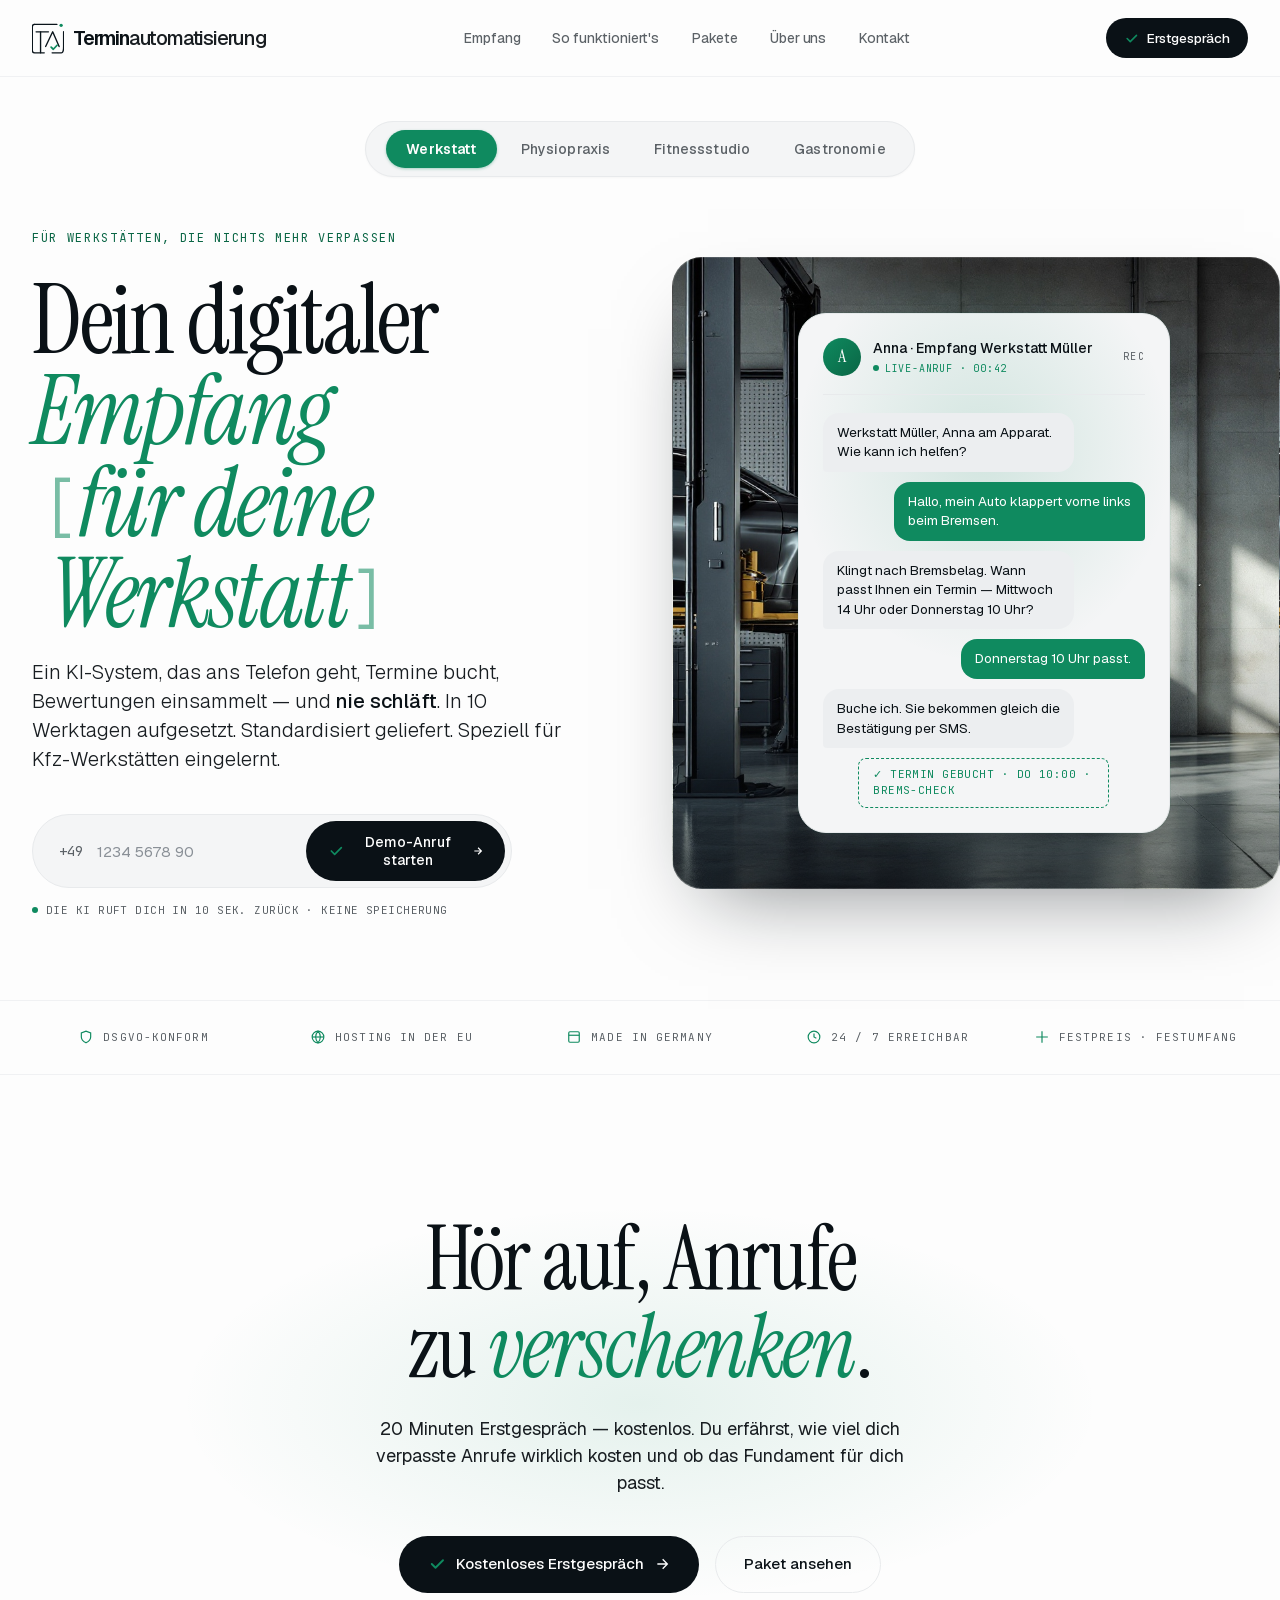
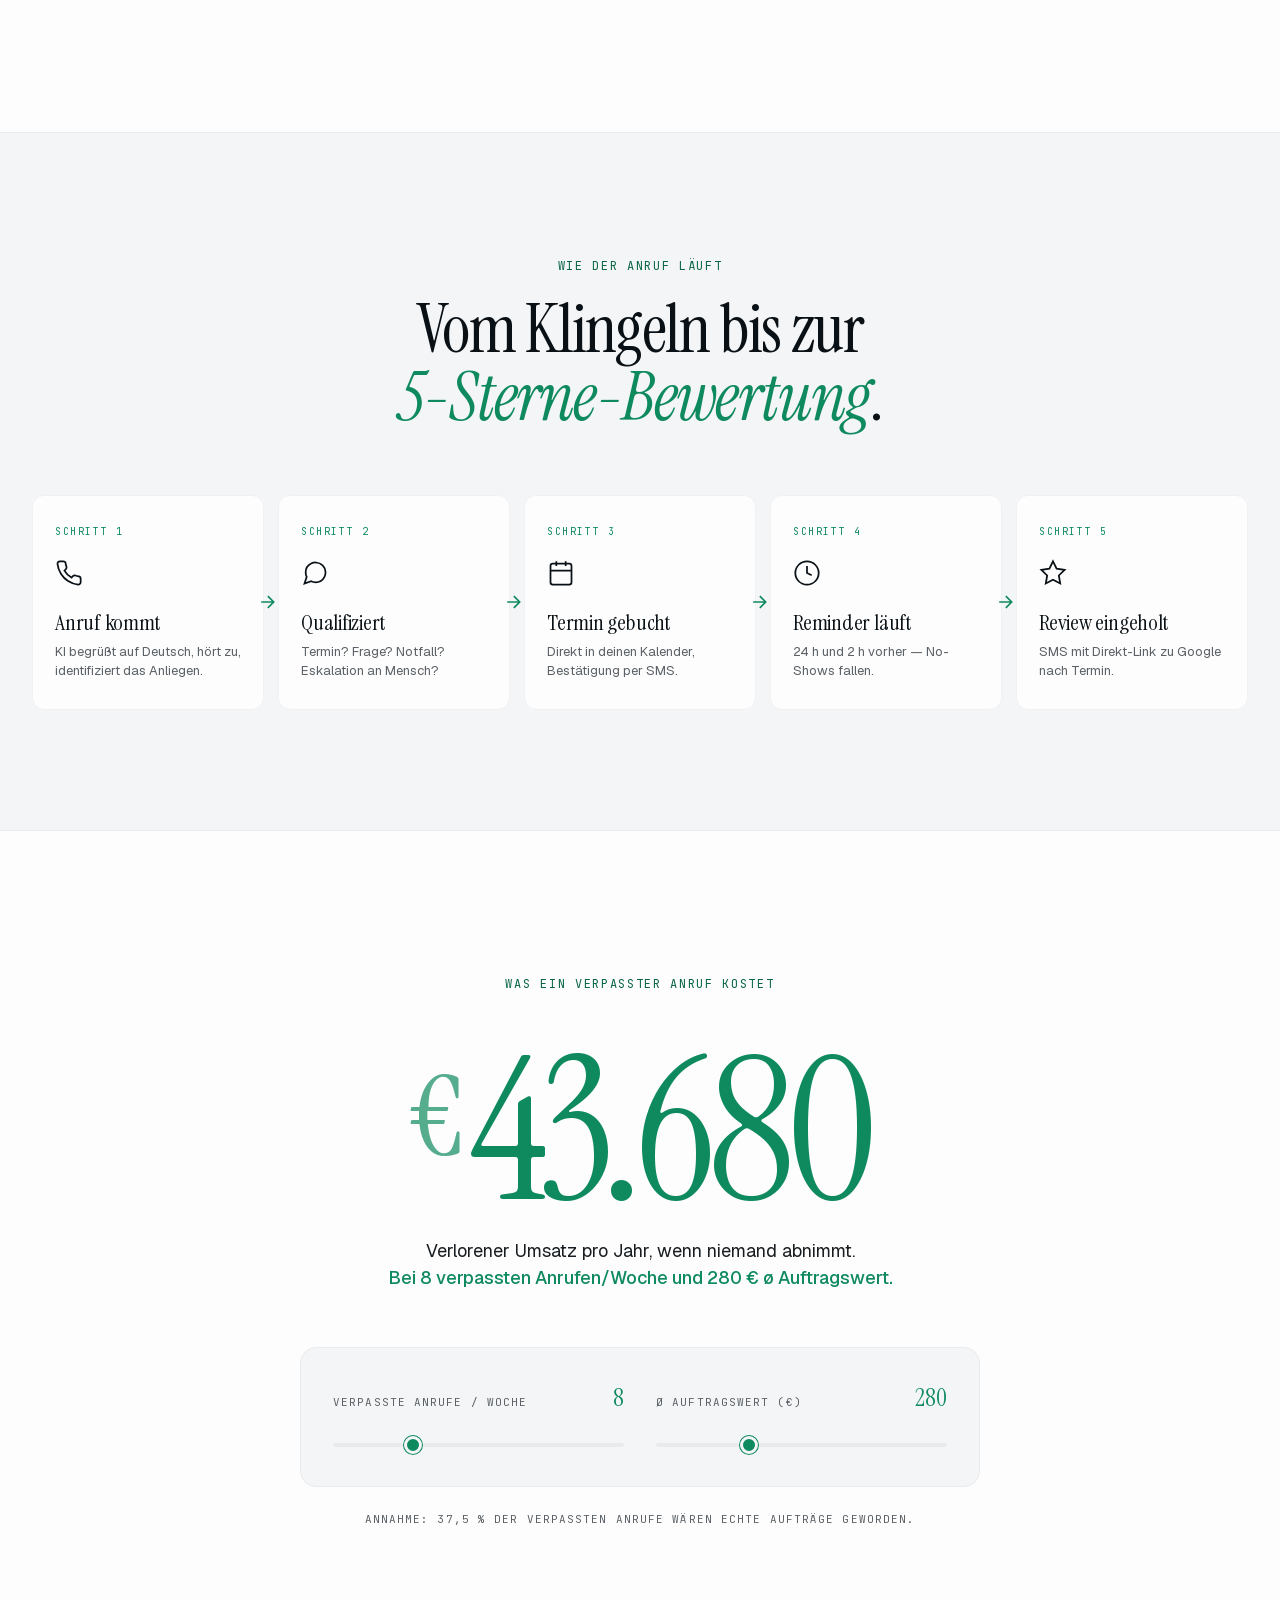
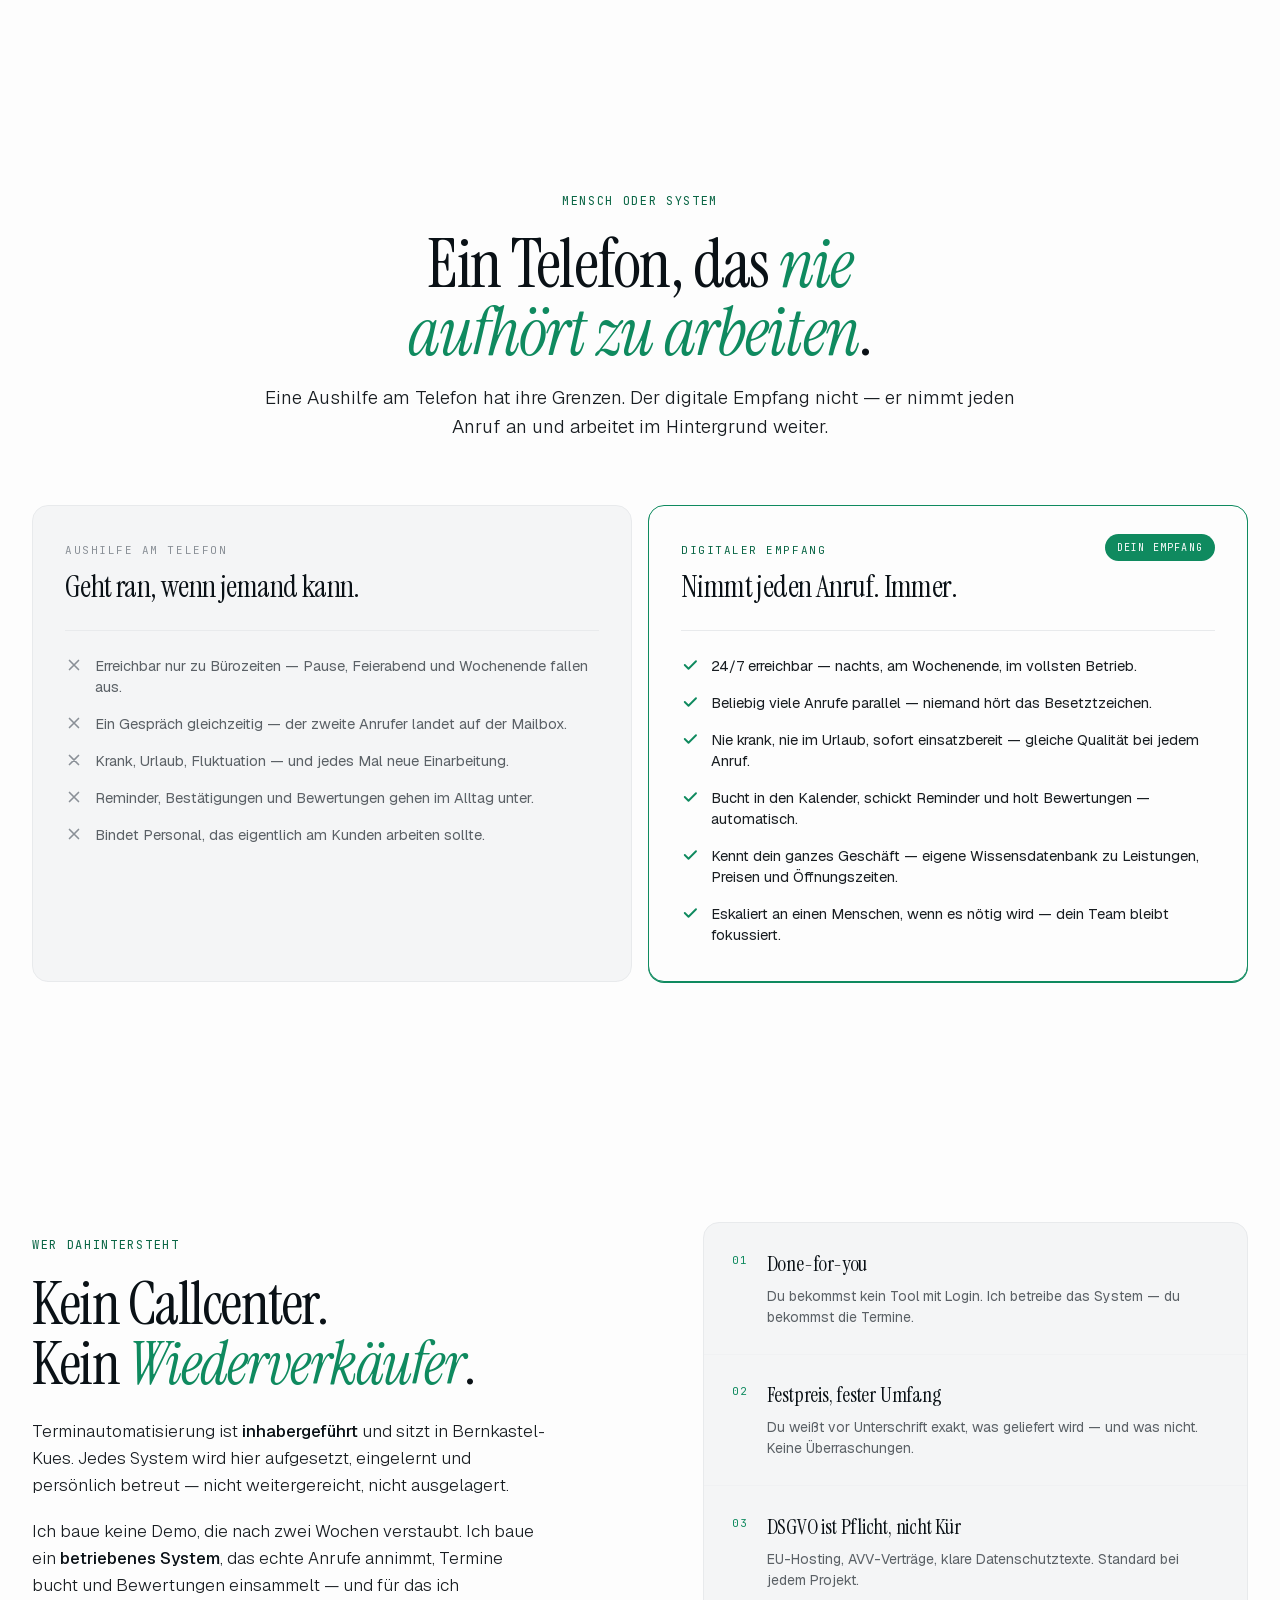
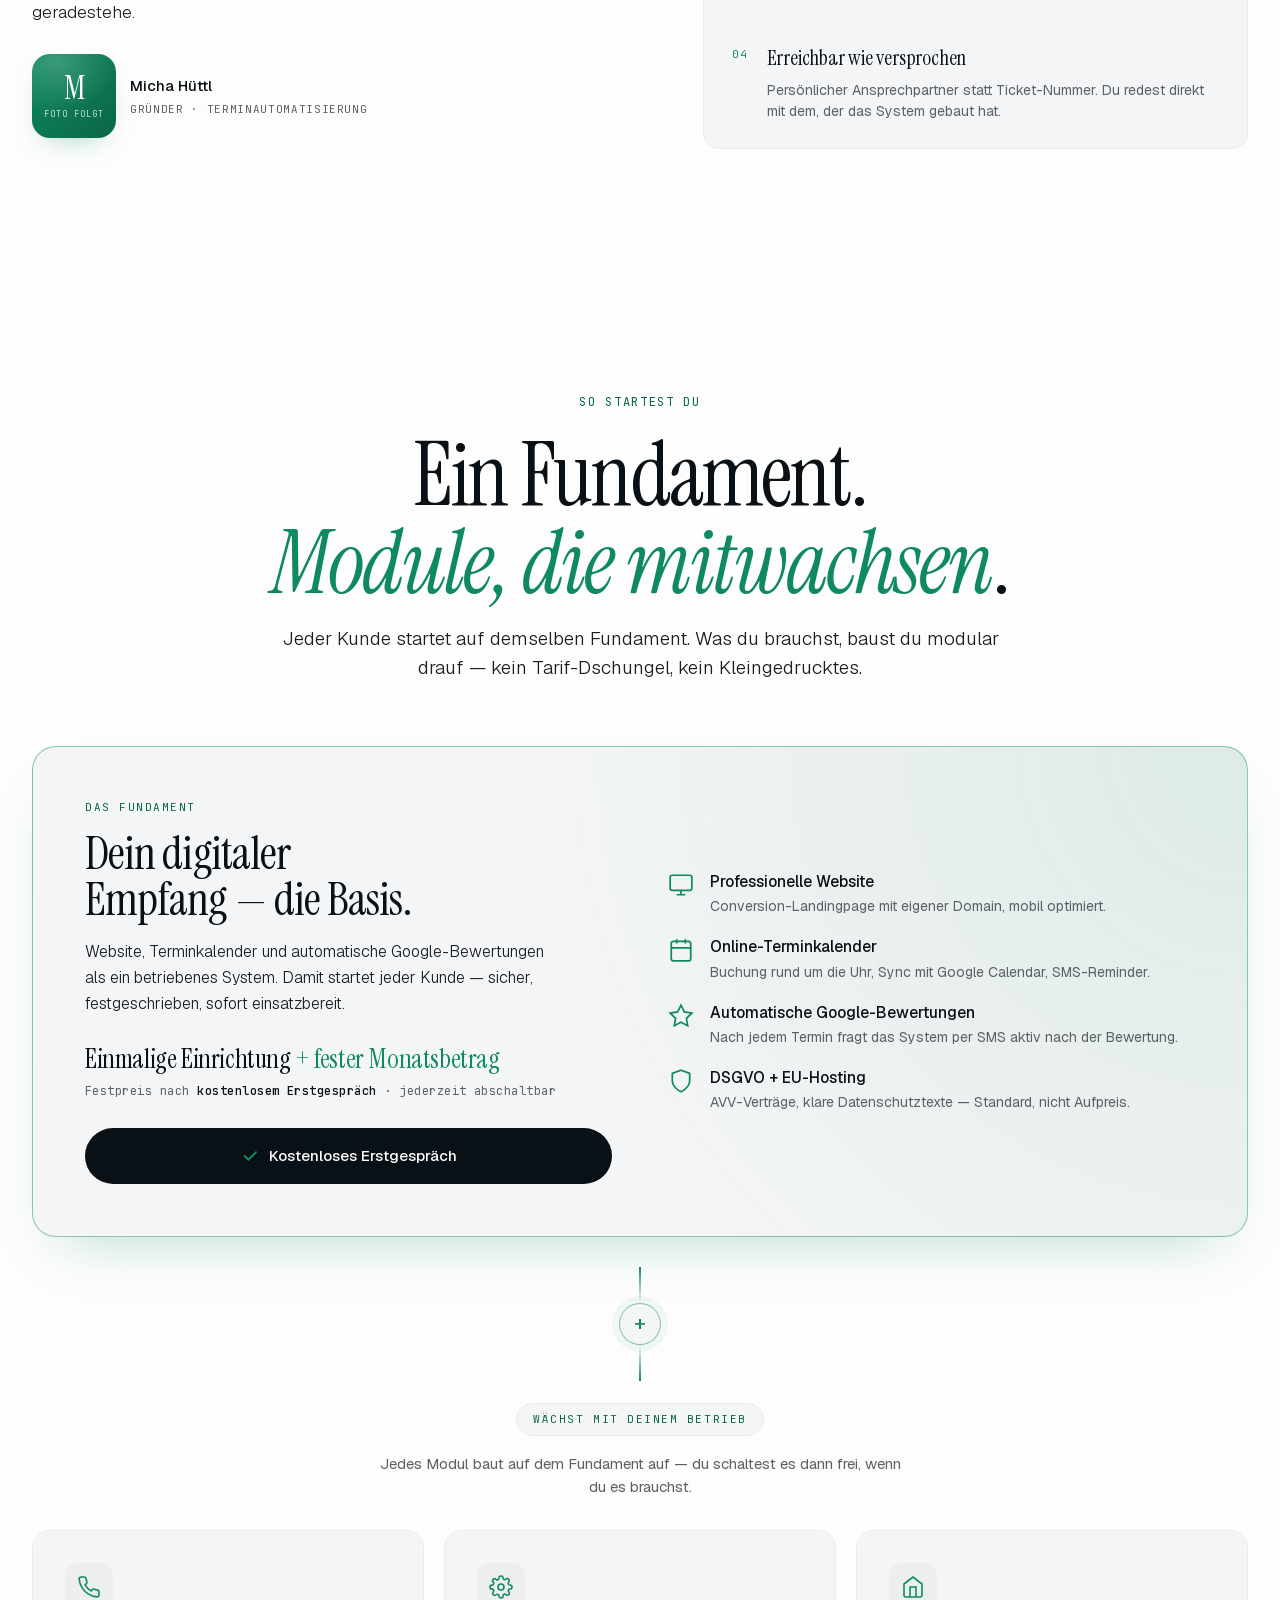
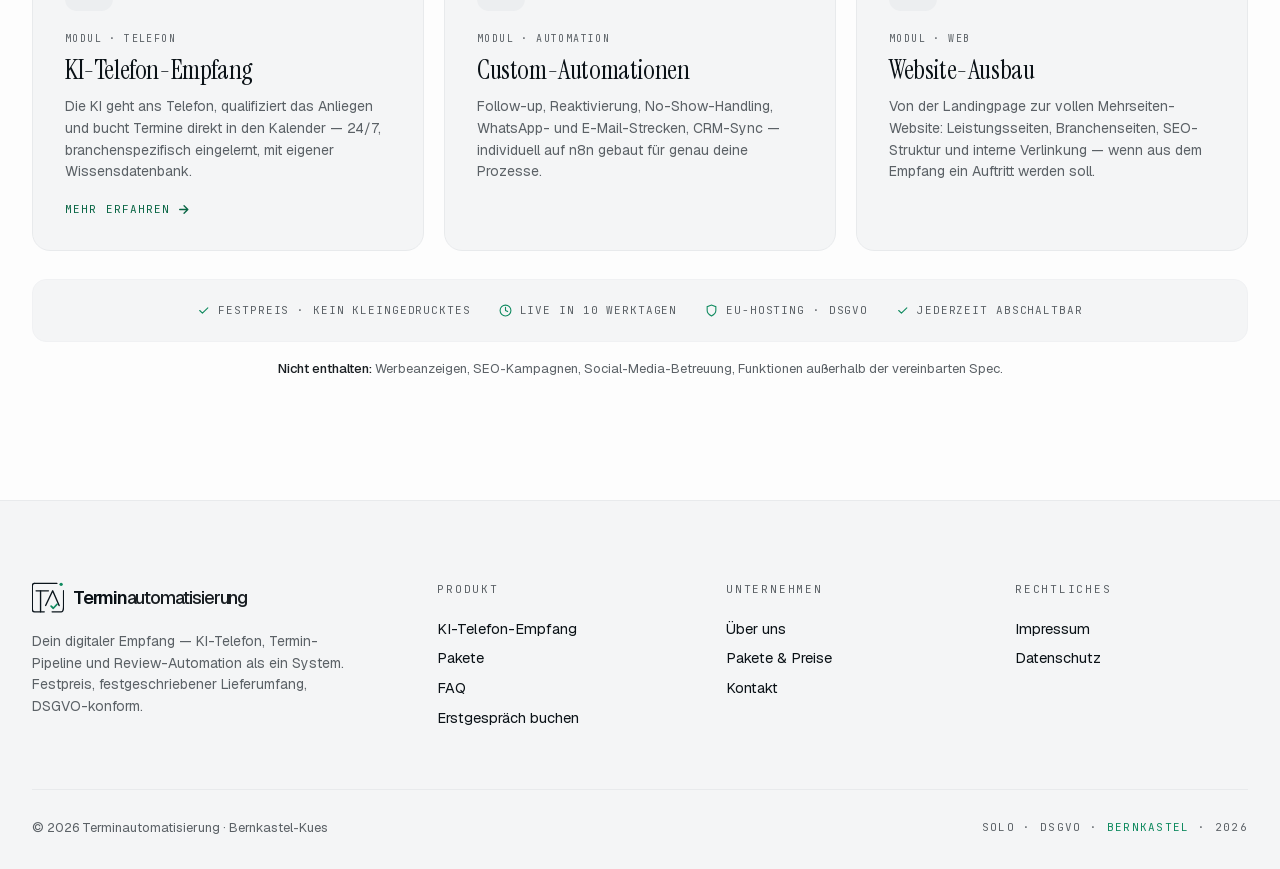
==== index.html @ 15be02ee "Deploy static Terminautomatisierung website" ====
<!DOCTYPE html>
<html lang="de">
<head>
<meta charset="UTF-8" />
<meta name="viewport" content="width=device-width, initial-scale=1.0" />
<title>Dein digitaler Empfang — KI-Telefonie für lokale Dienstleister</title>
<link rel="stylesheet" href="styles.css" />
</head>
<body>

<!-- NAV -->
<nav>
  <div class="container inner">
    <a href="#empfang" class="logo" aria-label="Terminautomatisierung Startseite">
      <svg class="logo-icon" viewBox="0 0 512 512" aria-hidden="true">
        <g fill="none" stroke="#0A141B" stroke-width="22" stroke-linecap="round" stroke-linejoin="round">
          <path d="M40 38 H398"/>
          <path d="M42 38 C20 38 5 54 5 76 V455 C5 477 21 493 43 493 H196"/>
          <path d="M506 156 V390 C506 472 488 493 468 493 H322"/>
          <path d="M66 157 H263"/>
          <path d="M137 157 V492"/>
          <path d="M218 392 L331 157 L434 392"/>
        </g>
        <circle cx="466" cy="53" r="27" fill="#0F8A5F"/>
        <path d="M306 402 L341 436 L401 372" fill="none" stroke="#0F8A5F" stroke-width="28" stroke-linecap="round" stroke-linejoin="round"/>
      </svg>
      <span class="wordmark"><span class="brand-strong">Termin</span><span class="brand-light">automatisierung</span></span>
    </a>

    <div class="nav-links">
      <a href="#empfang">Empfang</a>
      <a href="#ablauf">So funktioniert's</a>
      <a href="#preis">Pakete</a>
      <a href="#ueber-uns">Über uns</a>
      <a href="#kontakt">Kontakt</a>
    </div>

    <div class="nav-right">
      <a href="#preis" class="nav-cta">
        <svg class="check" viewBox="0 0 24 24" fill="none" stroke="currentColor" stroke-width="2.5" stroke-linecap="round" stroke-linejoin="round"><path d="M5 12l5 5L20 7"/></svg>
        Erstgespräch
      </a>
    </div>
  </div>
</nav>

<!-- HERO -->
<header class="hero" id="empfang">
  <div class="container">
    <div class="hero-switcher-wrap">
      <div class="hero-switcher">
        <div class="branchen-switch" role="tablist" aria-label="Branche wählen">
          <button data-branche="werkstatt" class="active">Werkstatt</button>
          <button data-branche="physio">Physiopraxis</button>
          <button data-branche="fitness">Fitnessstudio</button>
          <button data-branche="gastro">Gastronomie</button>
        </div>
      </div>
    </div>
    <div class="hero-grid">
      <div class="hero-left">
        <div class="eyebrow"><span data-text="eyebrow">Für Werkstätten, die nichts mehr verpassen</span></div>
        <h1>Dein digitaler <em>Empfang</em><br><span class="branche" data-text="branche">für deine Werkstatt</span></h1>
        <p class="subline">Ein KI-System, das ans Telefon geht, Termine bucht, Bewertungen einsammelt — und <strong>nie schläft</strong>. In 10 Werktagen aufgesetzt. Standardisiert geliefert. <span data-text="sub-extra">Speziell für Kfz-Werkstätten eingelernt.</span></p>

        <form class="demo-form" onsubmit="event.preventDefault(); alert('Demo-Anruf-Backend wird verkabelt. Hier wirst du in 10 Sek. von der KI zurückgerufen.');">
          <span class="prefix">+49</span>
          <input type="tel" placeholder="1234 5678 90" required />
          <button type="submit">
            <svg class="check" viewBox="0 0 24 24" fill="none" stroke="currentColor" stroke-width="2.5" stroke-linecap="round" stroke-linejoin="round"><path d="M5 12l5 5L20 7"/></svg>
            Demo-Anruf starten
            <svg width="14" height="14" viewBox="0 0 24 24" fill="none" stroke="currentColor" stroke-width="2.5"><path d="M5 12h14M13 5l7 7-7 7"/></svg>
          </button>
        </form>
        <div class="demo-hint">
          <span class="dot"></span>
          DIE KI RUFT DICH IN 10 SEK. ZURÜCK · KEINE SPEICHERUNG
        </div>
      </div>

      <div class="hero-right">
        <div class="branch-visual" id="branchVisual" aria-hidden="true"></div>
        <div class="phone-mockup">
          <div class="phone-header">
            <div class="who">
              <div class="avatar">A</div>
              <div>
                <div class="name" data-text="bot-name">Anna · Empfang</div>
                <div class="status"><span class="dot"></span>LIVE-ANRUF · 00:42</div>
              </div>
            </div>
            <div class="live">REC</div>
          </div>
          <div class="phone-chat" id="phoneChat">
            <!-- gefüllt per JS pro Branche -->
          </div>
        </div>
      </div>
    </div>
  </div>
</header>

<!-- TRUST STRIP -->
<section class="trust-strip" style="padding: 28px 0;">
  <div class="container">
    <div class="trust-grid">
      <div class="trust-item">
        <svg viewBox="0 0 24 24" fill="none" stroke="currentColor" stroke-width="2"><path d="M12 22s8-4 8-10V5l-8-3-8 3v7c0 6 8 10 8 10z"/></svg>
        DSGVO-konform
      </div>
      <div class="trust-item">
        <svg viewBox="0 0 24 24" fill="none" stroke="currentColor" stroke-width="2"><circle cx="12" cy="12" r="10"/><line x1="2" y1="12" x2="22" y2="12"/><path d="M12 2a15.3 15.3 0 0 1 4 10 15.3 15.3 0 0 1-4 10 15.3 15.3 0 0 1-4-10 15.3 15.3 0 0 1 4-10z"/></svg>
        Hosting in der EU
      </div>
      <div class="trust-item">
        <svg viewBox="0 0 24 24" fill="none" stroke="currentColor" stroke-width="2"><rect x="3" y="3" width="18" height="18" rx="2"/><path d="M3 9h18"/></svg>
        Made in Germany
      </div>
      <div class="trust-item">
        <svg viewBox="0 0 24 24" fill="none" stroke="currentColor" stroke-width="2"><circle cx="12" cy="12" r="10"/><polyline points="12 6 12 12 16 14"/></svg>
        24 / 7 erreichbar
      </div>
      <div class="trust-item">
        <svg viewBox="0 0 24 24" fill="none" stroke="currentColor" stroke-width="2"><path d="M12 2v20M2 12h20"/></svg>
        Festpreis · Festumfang
      </div>
    </div>
  </div>
</section>

<!-- FINAL CTA -->
<section class="final-cta">
  <div class="container">
    <h2>Hör auf, Anrufe<br>zu <em>verschenken</em>.</h2>
    <p>20 Minuten Erstgespräch — kostenlos. Du erfährst, wie viel dich verpasste Anrufe wirklich kosten und ob das Fundament für dich passt.</p>
    <div class="cta-row">
      <a href="#kontakt" class="btn btn-primary">
        <svg class="check" viewBox="0 0 24 24" fill="none" stroke="currentColor" stroke-width="2.5" stroke-linecap="round" stroke-linejoin="round"><path d="M5 12l5 5L20 7"/></svg>
        Kostenloses Erstgespräch
        <svg class="arrow" width="16" height="16" viewBox="0 0 24 24" fill="none" stroke="currentColor" stroke-width="2"><path d="M5 12h14M13 5l7 7-7 7"/></svg>
      </a>
      <a href="#preis" class="btn btn-ghost">Paket ansehen</a>
    </div>
  </div>
</section>

<!-- FLOW -->
<section class="flow-section" id="ablauf">
  <div class="container">
    <div class="section-head center">
      <div class="eyebrow">Wie der Anruf läuft</div>
      <h2>Vom Klingeln bis zur<br><em>5-Sterne-Bewertung</em>.</h2>
    </div>

    <div class="flow">
      <div class="step">
        <div class="step-num">SCHRITT 1</div>
        <svg class="step-icon" viewBox="0 0 24 24" fill="none" stroke="currentColor" stroke-width="1.5"><path d="M22 16.92v3a2 2 0 0 1-2.18 2 19.79 19.79 0 0 1-8.63-3.07 19.5 19.5 0 0 1-6-6 19.79 19.79 0 0 1-3.07-8.67A2 2 0 0 1 4.11 2h3a2 2 0 0 1 2 1.72c.127.96.361 1.903.7 2.81a2 2 0 0 1-.45 2.11L8.09 9.91a16 16 0 0 0 6 6l1.27-1.27a2 2 0 0 1 2.11-.45c.907.339 1.85.573 2.81.7A2 2 0 0 1 22 16.92z"/></svg>
        <div class="step-title">Anruf kommt</div>
        <div class="step-desc">KI begrüßt auf Deutsch, hört zu, identifiziert das Anliegen.</div>
        <svg class="arrow-between" width="20" height="20" viewBox="0 0 24 24" fill="none" stroke="currentColor" stroke-width="2"><path d="M5 12h14M13 5l7 7-7 7"/></svg>
      </div>
      <div class="step">
        <div class="step-num">SCHRITT 2</div>
        <svg class="step-icon" viewBox="0 0 24 24" fill="none" stroke="currentColor" stroke-width="1.5"><path d="M21 11.5a8.38 8.38 0 0 1-.9 3.8 8.5 8.5 0 0 1-7.6 4.7 8.38 8.38 0 0 1-3.8-.9L3 21l1.9-5.7a8.38 8.38 0 0 1-.9-3.8 8.5 8.5 0 0 1 4.7-7.6 8.38 8.38 0 0 1 3.8-.9h.5a8.48 8.48 0 0 1 8 8v.5z"/></svg>
        <div class="step-title">Qualifiziert</div>
        <div class="step-desc">Termin? Frage? Notfall? Eskalation an Mensch?</div>
        <svg class="arrow-between" width="20" height="20" viewBox="0 0 24 24" fill="none" stroke="currentColor" stroke-width="2"><path d="M5 12h14M13 5l7 7-7 7"/></svg>
      </div>
      <div class="step">
        <div class="step-num">SCHRITT 3</div>
        <svg class="step-icon" viewBox="0 0 24 24" fill="none" stroke="currentColor" stroke-width="1.5"><rect x="3" y="4" width="18" height="18" rx="2"/><path d="M16 2v4M8 2v4M3 10h18"/></svg>
        <div class="step-title">Termin gebucht</div>
        <div class="step-desc">Direkt in deinen Kalender, Bestätigung per SMS.</div>
        <svg class="arrow-between" width="20" height="20" viewBox="0 0 24 24" fill="none" stroke="currentColor" stroke-width="2"><path d="M5 12h14M13 5l7 7-7 7"/></svg>
      </div>
      <div class="step">
        <div class="step-num">SCHRITT 4</div>
        <svg class="step-icon" viewBox="0 0 24 24" fill="none" stroke="currentColor" stroke-width="1.5"><circle cx="12" cy="12" r="10"/><polyline points="12 6 12 12 16 14"/></svg>
        <div class="step-title">Reminder läuft</div>
        <div class="step-desc">24 h und 2 h vorher — No-Shows fallen.</div>
        <svg class="arrow-between" width="20" height="20" viewBox="0 0 24 24" fill="none" stroke="currentColor" stroke-width="2"><path d="M5 12h14M13 5l7 7-7 7"/></svg>
      </div>
      <div class="step">
        <div class="step-num">SCHRITT 5</div>
        <svg class="step-icon" viewBox="0 0 24 24" fill="none" stroke="currentColor" stroke-width="1.5"><polygon points="12 2 15.09 8.26 22 9.27 17 14.14 18.18 21.02 12 17.77 5.82 21.02 7 14.14 2 9.27 8.91 8.26 12 2"/></svg>
        <div class="step-title">Review eingeholt</div>
        <div class="step-desc">SMS mit Direkt-Link zu Google nach Termin.</div>
      </div>
    </div>
  </div>
</section>

<!-- ROI RECHNER -->
<section class="roi-section">
  <div class="container roi-wrap">
    <div class="eyebrow" style="margin-bottom: 24px;">Was ein verpasster Anruf kostet</div>
    <div class="roi-number"><span class="euro">€</span><span id="roiOutput">43.680</span></div>
    <p class="roi-caption">
      Verlorener Umsatz pro Jahr, wenn niemand abnimmt. <br><span class="accent" id="roiContext">Bei 8 verpassten Anrufen/Woche und 280 € ø Auftragswert.</span>
    </p>

    <div class="roi-controls">
      <div class="roi-control">
        <div class="label">
          <span class="name">Verpasste Anrufe / Woche</span>
          <span class="value" id="callsLabel">8</span>
        </div>
        <input type="range" id="callsSlider" min="2" max="25" value="8" />
      </div>
      <div class="roi-control">
        <div class="label">
          <span class="name">Ø Auftragswert (€)</span>
          <span class="value" id="valueLabel">280</span>
        </div>
        <input type="range" id="valueSlider" min="50" max="800" value="280" step="10" />
      </div>
    </div>
    <p style="margin-top: 24px; font-family: 'JetBrains Mono', monospace; font-size: 11px; color: var(--fg-dim); letter-spacing: 0.1em;">
      ANNAHME: 37,5 % DER VERPASSTEN ANRUFE WÄREN ECHTE AUFTRÄGE GEWORDEN.
    </p>
  </div>
</section>

<!-- VERGLEICH -->
<section>
  <div class="container">
    <div class="section-head center">
      <div class="eyebrow">Mensch oder System</div>
      <h2>Ein Telefon, das <em>nie aufhört zu arbeiten</em>.</h2>
      <p>Eine Aushilfe am Telefon hat ihre Grenzen. Der digitale Empfang nicht — er nimmt jeden Anruf an und arbeitet im Hintergrund weiter.</p>
    </div>

    <div class="vs-grid">
      <div class="vs-col old">
        <div class="vs-tag">Aushilfe am Telefon</div>
        <h3>Geht ran, wenn jemand kann.</h3>
        <ul class="vs-list">
          <li><svg viewBox="0 0 24 24" fill="none" stroke="currentColor" stroke-width="2.2" stroke-linecap="round"><path d="M6 6l12 12M18 6L6 18"/></svg> Erreichbar nur zu Bürozeiten — Pause, Feierabend und Wochenende fallen aus.</li>
          <li><svg viewBox="0 0 24 24" fill="none" stroke="currentColor" stroke-width="2.2" stroke-linecap="round"><path d="M6 6l12 12M18 6L6 18"/></svg> Ein Gespräch gleichzeitig — der zweite Anrufer landet auf der Mailbox.</li>
          <li><svg viewBox="0 0 24 24" fill="none" stroke="currentColor" stroke-width="2.2" stroke-linecap="round"><path d="M6 6l12 12M18 6L6 18"/></svg> Krank, Urlaub, Fluktuation — und jedes Mal neue Einarbeitung.</li>
          <li><svg viewBox="0 0 24 24" fill="none" stroke="currentColor" stroke-width="2.2" stroke-linecap="round"><path d="M6 6l12 12M18 6L6 18"/></svg> Reminder, Bestätigungen und Bewertungen gehen im Alltag unter.</li>
          <li><svg viewBox="0 0 24 24" fill="none" stroke="currentColor" stroke-width="2.2" stroke-linecap="round"><path d="M6 6l12 12M18 6L6 18"/></svg> Bindet Personal, das eigentlich am Kunden arbeiten sollte.</li>
        </ul>
      </div>

      <div class="vs-col new">
        <div class="vs-badge">Dein Empfang</div>
        <div class="vs-tag">Digitaler Empfang</div>
        <h3>Nimmt jeden Anruf. Immer.</h3>
        <ul class="vs-list">
          <li><svg viewBox="0 0 24 24" fill="none" stroke="currentColor" stroke-width="2.5" stroke-linecap="round" stroke-linejoin="round"><path d="M5 12l5 5L20 7"/></svg> 24/7 erreichbar — nachts, am Wochenende, im vollsten Betrieb.</li>
          <li><svg viewBox="0 0 24 24" fill="none" stroke="currentColor" stroke-width="2.5" stroke-linecap="round" stroke-linejoin="round"><path d="M5 12l5 5L20 7"/></svg> Beliebig viele Anrufe parallel — niemand hört das Besetztzeichen.</li>
          <li><svg viewBox="0 0 24 24" fill="none" stroke="currentColor" stroke-width="2.5" stroke-linecap="round" stroke-linejoin="round"><path d="M5 12l5 5L20 7"/></svg> Nie krank, nie im Urlaub, sofort einsatzbereit — gleiche Qualität bei jedem Anruf.</li>
          <li><svg viewBox="0 0 24 24" fill="none" stroke="currentColor" stroke-width="2.5" stroke-linecap="round" stroke-linejoin="round"><path d="M5 12l5 5L20 7"/></svg> Bucht in den Kalender, schickt Reminder und holt Bewertungen — automatisch.</li>
          <li><svg viewBox="0 0 24 24" fill="none" stroke="currentColor" stroke-width="2.5" stroke-linecap="round" stroke-linejoin="round"><path d="M5 12l5 5L20 7"/></svg> Kennt dein ganzes Geschäft — eigene Wissensdatenbank zu Leistungen, Preisen und Öffnungszeiten.</li>
          <li><svg viewBox="0 0 24 24" fill="none" stroke="currentColor" stroke-width="2.5" stroke-linecap="round" stroke-linejoin="round"><path d="M5 12l5 5L20 7"/></svg> Eskaliert an einen Menschen, wenn es nötig wird — dein Team bleibt fokussiert.</li>
        </ul>
      </div>
    </div>
  </div>
</section>

<!-- ÜBER UNS -->
<section id="ueber-uns">
  <div class="container">
    <div class="about-grid">
      <div class="about-left">
        <div class="eyebrow">Wer dahintersteht</div>
        <h2>Kein Callcenter.<br>Kein <em>Wiederverkäufer</em>.</h2>
        <p>Terminautomatisierung ist <strong>inhabergeführt</strong> und sitzt in Bernkastel-Kues. Jedes System wird hier aufgesetzt, eingelernt und persönlich betreut — nicht weitergereicht, nicht ausgelagert.</p>
        <p>Ich baue keine Demo, die nach zwei Wochen verstaubt. Ich baue ein <strong>betriebenes System</strong>, das echte Anrufe annimmt, Termine bucht und Bewertungen einsammelt — und für das ich geradestehe.</p>
        <div class="signature">
          <div class="founder-photo" role="img" aria-label="Foto Micha Hüttl folgt">
            <span class="fp-initial">M</span>
            <span class="fp-note">Foto folgt</span>
          </div>
          <div class="who">
            <div class="nm">Micha Hüttl</div>
            <div class="rl">GRÜNDER · TERMINAUTOMATISIERUNG</div>
          </div>
        </div>
      </div>

      <div class="about-principles">
        <div class="about-principle">
          <div class="pn">01</div>
          <div>
            <h4>Done-for-you</h4>
            <p>Du bekommst kein Tool mit Login. Ich betreibe das System — du bekommst die Termine.</p>
          </div>
        </div>
        <div class="about-principle">
          <div class="pn">02</div>
          <div>
            <h4>Festpreis, fester Umfang</h4>
            <p>Du weißt vor Unterschrift exakt, was geliefert wird — und was nicht. Keine Überraschungen.</p>
          </div>
        </div>
        <div class="about-principle">
          <div class="pn">03</div>
          <div>
            <h4>DSGVO ist Pflicht, nicht Kür</h4>
            <p>EU-Hosting, AVV-Verträge, klare Datenschutztexte. Standard bei jedem Projekt.</p>
          </div>
        </div>
        <div class="about-principle">
          <div class="pn">04</div>
          <div>
            <h4>Erreichbar wie versprochen</h4>
            <p>Persönlicher Ansprechpartner statt Ticket-Nummer. Du redest direkt mit dem, der das System gebaut hat.</p>
          </div>
        </div>
      </div>
    </div>
  </div>
</section>

<!-- PAKETE -->
<section id="preis">
  <div class="container">
    <div class="section-head center" data-reveal>
      <div class="eyebrow">So startest du</div>
      <h2>Ein Fundament.<br><em>Module, die mitwachsen</em>.</h2>
      <p>Jeder Kunde startet auf demselben Fundament. Was du brauchst, baust du modular drauf — kein Tarif-Dschungel, kein Kleingedrucktes.</p>
    </div>

    <!-- FUNDAMENT -->
    <div class="fundament" data-reveal="scale">
      <div class="fund-left">
        <div class="fund-tag">Das Fundament</div>
        <h3>Dein digitaler Empfang — die Basis.</h3>
        <p class="fund-sub">Website, Terminkalender und automatische Google-Bewertungen als ein betriebenes System. Damit startet jeder Kunde — sicher, festgeschrieben, sofort einsatzbereit.</p>
        <div class="fund-price">
          <div class="pkg-anchor">Einmalige Einrichtung <span class="accent">+ fester Monatsbetrag</span></div>
          <div class="pkg-setup">Festpreis nach <strong>kostenlosem Erstgespräch</strong> · jederzeit abschaltbar</div>
        </div>
        <a href="#kontakt" class="btn btn-primary">
          <svg class="check" viewBox="0 0 24 24" fill="none" stroke="currentColor" stroke-width="2.5" stroke-linecap="round" stroke-linejoin="round"><path d="M5 12l5 5L20 7"/></svg>
          Kostenloses Erstgespräch
        </a>
      </div>
      <ul class="fund-feats">
        <li>
          <svg viewBox="0 0 24 24" fill="none" stroke="currentColor" stroke-width="1.6"><rect x="2" y="3" width="20" height="14" rx="2"/><path d="M8 21h8M12 17v4"/></svg>
          <div><strong>Professionelle Website</strong><span>Conversion-Landingpage mit eigener Domain, mobil optimiert.</span></div>
        </li>
        <li>
          <svg viewBox="0 0 24 24" fill="none" stroke="currentColor" stroke-width="1.6"><rect x="3" y="4" width="18" height="18" rx="2"/><path d="M16 2v4M8 2v4M3 10h18"/></svg>
          <div><strong>Online-Terminkalender</strong><span>Buchung rund um die Uhr, Sync mit Google Calendar, SMS-Reminder.</span></div>
        </li>
        <li>
          <svg viewBox="0 0 24 24" fill="none" stroke="currentColor" stroke-width="1.6"><polygon points="12 2 15.09 8.26 22 9.27 17 14.14 18.18 21.02 12 17.77 5.82 21.02 7 14.14 2 9.27 8.91 8.26 12 2"/></svg>
          <div><strong>Automatische Google-Bewertungen</strong><span>Nach jedem Termin fragt das System per SMS aktiv nach der Bewertung.</span></div>
        </li>
        <li>
          <svg viewBox="0 0 24 24" fill="none" stroke="currentColor" stroke-width="1.6"><path d="M12 22s8-4 8-10V5l-8-3-8 3v7c0 6 8 10 8 10z"/></svg>
          <div><strong>DSGVO + EU-Hosting</strong><span>AVV-Verträge, klare Datenschutztexte — Standard, nicht Aufpreis.</span></div>
        </li>
      </ul>
    </div>

    <!-- CONNECTOR -->
    <div class="fund-connector" data-reveal="scale" aria-hidden="true">
      <span class="fc-line"></span>
      <span class="fc-node">+</span>
      <span class="fc-line"></span>
    </div>

    <!-- MODULE -->
    <div class="modules-head" data-reveal>
      <span class="modules-label">Wächst mit deinem Betrieb</span>
      <p>Jedes Modul baut auf dem Fundament auf — du schaltest es dann frei, wenn du es brauchst.</p>
    </div>
    <div class="modules">
      <div class="module" data-reveal>
        <div class="module-icon">
          <svg viewBox="0 0 24 24" fill="none" stroke="currentColor" stroke-width="1.6"><path d="M22 16.92v3a2 2 0 0 1-2.18 2 19.79 19.79 0 0 1-8.63-3.07 19.5 19.5 0 0 1-6-6 19.79 19.79 0 0 1-3.07-8.67A2 2 0 0 1 4.11 2h3a2 2 0 0 1 2 1.72c.127.96.361 1.903.7 2.81a2 2 0 0 1-.45 2.11L8.09 9.91a16 16 0 0 0 6 6l1.27-1.27a2 2 0 0 1 2.11-.45c.907.339 1.85.573 2.81.7A2 2 0 0 1 22 16.92z"/></svg>
        </div>
        <div class="module-name">Modul · Telefon</div>
        <h4>KI-Telefon-Empfang</h4>
        <p>Die KI geht ans Telefon, qualifiziert das Anliegen und bucht Termine direkt in den Kalender — 24/7, branchenspezifisch eingelernt, mit eigener Wissensdatenbank.</p>
        <a href="ki-telefon.html" class="module-link">Mehr erfahren
          <svg viewBox="0 0 24 24" fill="none" stroke="currentColor" stroke-width="2.5" stroke-linecap="round" stroke-linejoin="round"><path d="M5 12h14M13 5l7 7-7 7"/></svg>
        </a>
      </div>
      <div class="module" data-reveal>
        <div class="module-icon">
          <svg viewBox="0 0 24 24" fill="none" stroke="currentColor" stroke-width="1.6"><circle cx="12" cy="12" r="3"/><path d="M19.4 15a1.65 1.65 0 0 0 .33 1.82l.06.06a2 2 0 1 1-2.83 2.83l-.06-.06a1.65 1.65 0 0 0-1.82-.33 1.65 1.65 0 0 0-1 1.51V21a2 2 0 0 1-4 0v-.09A1.65 1.65 0 0 0 9 19.4a1.65 1.65 0 0 0-1.82.33l-.06.06a2 2 0 1 1-2.83-2.83l.06-.06a1.65 1.65 0 0 0 .33-1.82 1.65 1.65 0 0 0-1.51-1H3a2 2 0 0 1 0-4h.09A1.65 1.65 0 0 0 4.6 9a1.65 1.65 0 0 0-.33-1.82l-.06-.06a2 2 0 1 1 2.83-2.83l.06.06a1.65 1.65 0 0 0 1.82.33H9a1.65 1.65 0 0 0 1-1.51V3a2 2 0 0 1 4 0v.09a1.65 1.65 0 0 0 1 1.51 1.65 1.65 0 0 0 1.82-.33l.06-.06a2 2 0 1 1 2.83 2.83l-.06.06a1.65 1.65 0 0 0-.33 1.82V9a1.65 1.65 0 0 0 1.51 1H21a2 2 0 0 1 0 4h-.09a1.65 1.65 0 0 0-1.51 1z"/></svg>
        </div>
        <div class="module-name">Modul · Automation</div>
        <h4>Custom-Automationen</h4>
        <p>Follow-up, Reaktivierung, No-Show-Handling, WhatsApp- und E-Mail-Strecken, CRM-Sync — individuell auf n8n gebaut für genau deine Prozesse.</p>
      </div>
      <div class="module" data-reveal>
        <div class="module-icon">
          <svg viewBox="0 0 24 24" fill="none" stroke="currentColor" stroke-width="1.6"><path d="M3 9l9-7 9 7v11a2 2 0 0 1-2 2H5a2 2 0 0 1-2-2z"/><path d="M9 22V12h6v10"/></svg>
        </div>
        <div class="module-name">Modul · Web</div>
        <h4>Website-Ausbau</h4>
        <p>Von der Landingpage zur vollen Mehrseiten-Website: Leistungsseiten, Branchenseiten, SEO-Struktur und interne Verlinkung — wenn aus dem Empfang ein Auftritt werden soll.</p>
      </div>
    </div>

    <div class="pkg-note" data-reveal>
      <span class="item"><svg viewBox="0 0 24 24" fill="none" stroke="currentColor" stroke-width="2" stroke-linecap="round" stroke-linejoin="round"><path d="M5 12l5 5L20 7"/></svg> Festpreis · kein Kleingedrucktes</span>
      <span class="item"><svg viewBox="0 0 24 24" fill="none" stroke="currentColor" stroke-width="2" stroke-linecap="round" stroke-linejoin="round"><circle cx="12" cy="12" r="10"/><polyline points="12 6 12 12 16 14"/></svg> Live in 10 Werktagen</span>
      <span class="item"><svg viewBox="0 0 24 24" fill="none" stroke="currentColor" stroke-width="2"><path d="M12 22s8-4 8-10V5l-8-3-8 3v7c0 6 8 10 8 10z"/></svg> EU-Hosting · DSGVO</span>
      <span class="item"><svg viewBox="0 0 24 24" fill="none" stroke="currentColor" stroke-width="2" stroke-linecap="round" stroke-linejoin="round"><path d="M5 12l5 5L20 7"/></svg> Jederzeit abschaltbar</span>
    </div>
    <p class="pkg-excl"><strong>Nicht enthalten:</strong> Werbeanzeigen, SEO-Kampagnen, Social-Media-Betreuung, Funktionen außerhalb der vereinbarten Spec.</p>
  </div>
</section>

<!-- FOOTER -->
<footer id="kontakt">
  <div class="container">
    <div class="top">
      <div class="brand">
        <a href="#" class="logo" aria-label="Terminautomatisierung Startseite">
          <svg class="logo-icon" viewBox="0 0 512 512" aria-hidden="true">
            <g fill="none" stroke="#0A141B" stroke-width="22" stroke-linecap="round" stroke-linejoin="round">
              <path d="M40 38 H398"/>
              <path d="M42 38 C20 38 5 54 5 76 V455 C5 477 21 493 43 493 H196"/>
              <path d="M506 156 V390 C506 472 488 493 468 493 H322"/>
              <path d="M66 157 H263"/>
              <path d="M137 157 V492"/>
              <path d="M218 392 L331 157 L434 392"/>
            </g>
            <circle cx="466" cy="53" r="27" fill="#0F8A5F"/>
            <path d="M306 402 L341 436 L401 372" fill="none" stroke="#0F8A5F" stroke-width="28" stroke-linecap="round" stroke-linejoin="round"/>
          </svg>
          <span class="wordmark"><span class="brand-strong">Termin</span><span class="brand-light">automatisierung</span></span>
        </a>
        <p>Dein digitaler Empfang — KI-Telefon, Termin-Pipeline und Review-Automation als ein System. Festpreis, festgeschriebener Lieferumfang, DSGVO-konform.</p>
      </div>
      <div class="col">
        <h4>Produkt</h4>
        <a href="ki-telefon.html">KI-Telefon-Empfang</a>
        <a href="#preis">Pakete</a>
        <a href="#">FAQ</a>
        <a href="#kontakt">Erstgespräch buchen</a>
      </div>
      <div class="col">
        <h4>Unternehmen</h4>
        <a href="#ueber-uns">Über uns</a>
        <a href="#preis">Pakete &amp; Preise</a>
        <a href="mailto:info@terminautomatisierung.de">Kontakt</a>
      </div>
      <div class="col">
        <h4>Rechtliches</h4>
        <a href="impressum.html">Impressum</a>
        <a href="datenschutz.html">Datenschutz</a>
      </div>
    </div>
    <div class="row">
      <div class="copy">© 2026 Terminautomatisierung · Bernkastel-Kues</div>
      <div class="meta">SOLO · DSGVO · <span>BERNKASTEL</span> · 2026</div>
    </div>
  </div>
</footer>

<script>
  const branchen = {
    werkstatt: {
      label: 'Werkstatt',
      visualLabel: 'Werkstatt',
      img: 'assets/branchen/werkstatt.jpg',
      eyebrow: 'Für Werkstätten, die nichts mehr verpassen',
      branche: 'für deine Werkstatt',
      subExtra: 'Speziell für Kfz-Werkstätten eingelernt.',
      botName: 'Anna · Empfang Werkstatt Müller',
      defaultCalls: 8,
      defaultValue: 280,
      chat: [
        { type: 'bot', text: 'Werkstatt Müller, Anna am Apparat. Wie kann ich helfen?' },
        { type: 'caller', text: 'Hallo, mein Auto klappert vorne links beim Bremsen.' },
        { type: 'bot', text: 'Klingt nach Bremsbelag. Wann passt Ihnen ein Termin — Mittwoch 14 Uhr oder Donnerstag 10 Uhr?' },
        { type: 'caller', text: 'Donnerstag 10 Uhr passt.' },
        { type: 'bot', text: 'Buche ich. Sie bekommen gleich die Bestätigung per SMS.' },
        { type: 'system', text: '✓ TERMIN GEBUCHT · DO 10:00 · BREMS-CHECK' }
      ]
    },
    physio: {
      label: 'Physiopraxis',
      visualLabel: 'Physiopraxis',
      img: 'assets/branchen/physio.jpg',
      eyebrow: 'Für Praxen, die keine Patienten mehr verlieren',
      branche: 'für deine Physiopraxis',
      subExtra: 'Speziell für Physio-Praxen eingelernt.',
      botName: 'Lisa · Empfang Physio am Markt',
      defaultCalls: 12,
      defaultValue: 220,
      chat: [
        { type: 'bot', text: 'Physio am Markt, Lisa am Apparat. Was kann ich für Sie tun?' },
        { type: 'caller', text: 'Ich bräuchte einen Termin für meinen Rücken.' },
        { type: 'bot', text: 'Gern. Erstbehandlung oder Folgetermin?' },
        { type: 'caller', text: 'Erstbehandlung — ich war noch nie da.' },
        { type: 'bot', text: 'Freitag 11 Uhr oder Montag 9 Uhr — was passt besser?' },
        { type: 'system', text: '✓ TERMIN GEBUCHT · FR 11:00 · ERSTBEHANDLUNG' }
      ]
    },
    fitness: {
      label: 'Fitnessstudio',
      visualLabel: 'Fitnessstudio',
      img: 'assets/branchen/fitness.jpg',
      eyebrow: 'Für Studios, die jeden Probetraining-Anruf brauchen',
      branche: 'für dein Studio',
      subExtra: 'Speziell für Fitnessstudios eingelernt.',
      botName: 'Tom · Empfang Falcon Gym',
      defaultCalls: 14,
      defaultValue: 720,
      chat: [
        { type: 'bot', text: 'Falcon Gym, Tom am Apparat. Wie kann ich helfen?' },
        { type: 'caller', text: 'Ich würde gern ein Probetraining buchen.' },
        { type: 'bot', text: 'Gern. Schon Erfahrung im Studio oder ganz neu?' },
        { type: 'caller', text: 'Ganz neu. Möchte einfach mal reinschnuppern.' },
        { type: 'bot', text: 'Mittwoch 18 Uhr oder Samstag 10 Uhr — was passt?' },
        { type: 'system', text: '✓ PROBETRAINING GEBUCHT · MI 18:00 · ONBOARDING' }
      ]
    },
    gastro: {
      label: 'Gastronomie',
      visualLabel: 'Gastronomie',
      img: 'assets/branchen/gastro.jpg',
      eyebrow: 'Für Restaurants, die keinen Tisch mehr liegen lassen',
      branche: 'für dein Restaurant',
      subExtra: 'Speziell für Restaurants eingelernt.',
      botName: 'Sofia · Empfang Trattoria Romana',
      defaultCalls: 22,
      defaultValue: 95,
      chat: [
        { type: 'bot', text: 'Trattoria Romana, Sofia am Apparat. Buona sera!' },
        { type: 'caller', text: 'Hätten Sie heute Abend einen Tisch für vier?' },
        { type: 'bot', text: 'Gern — 19 Uhr oder 20:30 Uhr?' },
        { type: 'caller', text: '20:30 wäre perfekt.' },
        { type: 'bot', text: 'Buche ich. Sie bekommen gleich die Bestätigung per SMS.' },
        { type: 'system', text: '✓ TISCH GEBUCHT · HEUTE 20:30 · 4 PERSONEN' }
      ]
    }
  };

  function renderChat(key) {
    const data = branchen[key];
    const chat = document.getElementById('phoneChat');
    chat.innerHTML = '';
    data.chat.forEach((b, i) => {
      const div = document.createElement('div');
      div.className = 'bubble ' + b.type;
      div.style.animationDelay = (0.3 + i * 1.1) + 's';
      div.textContent = b.text;
      chat.appendChild(div);
    });
  }

  function setBranche(key) {
    const data = branchen[key];
    document.querySelectorAll('[data-text="eyebrow"]').forEach(el => el.textContent = data.eyebrow);
    document.querySelectorAll('[data-text="branche"]').forEach(el => el.textContent = data.branche);
    document.querySelectorAll('[data-text="sub-extra"]').forEach(el => el.textContent = data.subExtra);
    document.querySelectorAll('[data-text="bot-name"]').forEach(el => el.textContent = data.botName);

    const visual = document.getElementById('branchVisual');
    if (visual) {
      visual.style.setProperty('--branch-img', `url('${data.img}')`);
    }

    // ROI defaults
    const callsSlider = document.getElementById('callsSlider');
    const valueSlider = document.getElementById('valueSlider');
    callsSlider.value = data.defaultCalls;
    valueSlider.value = data.defaultValue;
    updateRoi();

    renderChat(key);

    document.querySelectorAll('.branchen-switch button').forEach(b => {
      b.classList.toggle('active', b.dataset.branche === key);
    });
  }

  document.querySelectorAll('.branchen-switch button').forEach(b => {
    b.addEventListener('click', () => setBranche(b.dataset.branche));
  });

  // ROI logic
  const callsSlider = document.getElementById('callsSlider');
  const valueSlider = document.getElementById('valueSlider');
  const callsLabel = document.getElementById('callsLabel');
  const valueLabel = document.getElementById('valueLabel');
  const roiOutput = document.getElementById('roiOutput');
  const roiContext = document.getElementById('roiContext');

  function updateRoi() {
    const calls = parseInt(callsSlider.value);
    const value = parseInt(valueSlider.value);
    const conversion = 0.375; // 37,5% wandeln um
    const annual = Math.round(calls * 52 * conversion * value);
    callsLabel.textContent = calls;
    valueLabel.textContent = value;
    roiOutput.textContent = annual.toLocaleString('de-DE');
    roiContext.textContent = `Bei ${calls} verpassten Anrufen/Woche und ${value} € ø Auftragswert.`;
  }
  callsSlider.addEventListener('input', updateRoi);
  valueSlider.addEventListener('input', updateRoi);

  // init
  setBranche('werkstatt');

  // Scroll-Reveal
  (function () {
    const autoSelectors = [
      '.section-head', '.vs-col', '.step', '.about-left',
      '.about-principle', '.roi-wrap', '.final-cta .container', '.trust-grid'
    ];
    autoSelectors.forEach(sel => {
      document.querySelectorAll(sel).forEach(el => el.setAttribute('data-reveal', ''));
    });

    // Gegenüberstellung fliegt von links/rechts rein (Webflow-Style)
    document.querySelectorAll('.vs-col').forEach((el, i) => {
      el.setAttribute('data-reveal', i % 2 === 0 ? 'left' : 'right');
    });

    // Stagger für Grid-Geschwister
    document.querySelectorAll('.modules, .flow, .about-principles, .trust-grid').forEach(group => {
      [...group.children].forEach((child, i) => {
        if (child.hasAttribute('data-reveal')) {
          child.style.transitionDelay = (i * 0.1) + 's';
        }
      });
    });

    const els = document.querySelectorAll('[data-reveal]');
    const reduce = window.matchMedia('(prefers-reduced-motion: reduce)').matches;
    if (!('IntersectionObserver' in window) || reduce) {
      els.forEach(el => el.classList.add('in'));
      return;
    }
    const io = new IntersectionObserver((entries) => {
      entries.forEach(e => {
        if (e.isIntersecting) {
          e.target.classList.add('in');
          io.unobserve(e.target);
        }
      });
    }, { threshold: 0.12, rootMargin: '0px 0px -6% 0px' });
    els.forEach(el => io.observe(el));
  })();

  // re-trigger chat animation on branche change
  // (renderChat already re-renders, so animations restart automatically)
</script>

</body>
</html>
---- styles.css ----
/* ---- Self-hosted fonts (DSGVO: no external Google request) ---- */
  @font-face {
    font-family: 'Geist';
    font-style: normal;
    font-weight: 300 700;
    font-display: swap;
    src: url('assets/fonts/geist.woff2') format('woff2');
  }
  @font-face {
    font-family: 'Instrument Serif';
    font-style: normal;
    font-weight: 400;
    font-display: swap;
    src: url('assets/fonts/instrument-serif.woff2') format('woff2');
  }
  @font-face {
    font-family: 'Instrument Serif';
    font-style: italic;
    font-weight: 400;
    font-display: swap;
    src: url('assets/fonts/instrument-serif-italic.woff2') format('woff2');
  }
  @font-face {
    font-family: 'JetBrains Mono';
    font-style: normal;
    font-weight: 400 500;
    font-display: swap;
    src: url('assets/fonts/jetbrains-mono.woff2') format('woff2');
  }

  :root {
    --bg: #FDFDFD;           /* Premium White */
    --bg-2: #F4F5F6;         /* Soft Card */
    --bg-3: #ECEEF0;         /* Card-elevated */
    --line: #E8EAEC;         /* Hairline */
    --line-soft: #F0F1F3;    /* Hairline soft */
    --fg: #0A1116;           /* Ink Black */
    --fg-2: #181D21;         /* Charcoal */
    --fg-dim: #5B6166;       /* Slate Text */
    --fg-dim-2: #8A9097;     /* Slate Light */
    --accent: #0F8A5F;       /* Confirm Green */
    --accent-soft: #14A372;  /* Confirm Green Light */
    --accent-dim: #0A6645;   /* Confirm Green Dark */
    --navy: #0B1E3F;         /* Deep Navy — Trust Anchor */
    --ok: #0F8A5F;
    --warn: #C77A00;
  }
  * { box-sizing: border-box; margin: 0; padding: 0; }
  html { scroll-behavior: smooth; }
  html, body {
    background: var(--bg);
    color: var(--fg);
    font-family: 'Geist', system-ui, sans-serif;
    font-weight: 400;
    line-height: 1.5;
    -webkit-font-smoothing: antialiased;
  }
  body {
    background: var(--bg);
    overflow-x: hidden;
  }
  h1, h2, h3 { text-wrap: balance; }
  section[id], header[id], footer[id] { scroll-margin-top: 88px; }
  ::selection { background: var(--accent); color: #FDFDFD; }
  .container { max-width: 1280px; margin: 0 auto; padding: 0 32px; }
  .narrow { max-width: 1080px; }
  .mono { font-family: 'JetBrains Mono', monospace; letter-spacing: 0; }
  .serif { font-family: 'Instrument Serif', serif; font-weight: 400; }
  .eyebrow {
    font-family: 'JetBrains Mono', monospace;
    font-size: 12px;
    letter-spacing: 0.14em;
    text-transform: uppercase;
    color: var(--accent-dim);
    display: inline-flex;
    align-items: center;
  }
  .dim { color: var(--fg-dim); }
  a { color: inherit; }

  /* ------- NAV ------- */
  nav {
    border-bottom: 1px solid var(--line-soft);
    padding: 18px 0;
    position: sticky;
    top: 0;
    backdrop-filter: blur(24px);
    background: rgba(253,253,253,0.85);
    z-index: 50;
  }
  nav .inner { display: flex; justify-content: space-between; align-items: center; gap: 24px; }
  .logo {
    font-family: 'Geist', sans-serif;
    font-size: 20px;
    letter-spacing: -0.06em;
    font-kerning: normal;
    display: flex;
    align-items: center;
    gap: 9px;
    color: var(--fg);
    text-decoration: none;
  }
  .logo .brand-strong { font-weight: 600; color: var(--fg); }
  .logo .brand-light { font-weight: 500; color: var(--fg-2); }
  .logo .logo-icon {
    width: 32px;
    height: 32px;
    display: block;
    flex-shrink: 0;
  }
  .logo .pulse {
    width: 6px;
    height: 6px;
    background: var(--accent);
    border-radius: 50%;
    animation: pulse 1.8s ease-in-out infinite;
  }
  @keyframes pulse {
    0%, 100% { opacity: 1; transform: scale(1); }
    50% { opacity: 0.4; transform: scale(0.75); }
  }
  .nav-links {
    display: flex;
    align-items: center;
    gap: 4px;
  }
  .nav-links a {
    font-family: 'Geist', sans-serif;
    font-size: 14px;
    font-weight: 450;
    color: var(--fg-dim);
    text-decoration: none;
    padding: 8px 14px;
    border-radius: 8px;
    letter-spacing: -0.005em;
    white-space: nowrap;
    transition: color .15s, background .15s;
  }
  .nav-links a:hover { color: var(--fg); background: var(--bg-2); }
  .nav-right {
    display: flex;
    align-items: center;
    gap: 14px;
  }
  .nav-cta {
    display: inline-flex;
    align-items: center;
    gap: 8px;
    background: var(--fg);
    color: #FDFDFD;
    text-decoration: none;
    font-family: 'Geist', sans-serif;
    font-weight: 500;
    font-size: 13.5px;
    padding: 10px 18px;
    border-radius: 100px;
    white-space: nowrap;
    transition: background .15s;
  }
  .nav-cta:hover { background: #000; }
  .nav-cta .check { width: 15px; height: 15px; color: var(--accent); flex-shrink: 0; }
  .nav-toggle { display: none; }
  .branchen-switch {
    display: inline-flex;
    background: var(--bg-2);
    border: 1px solid var(--line);
    border-radius: 100px;
    padding: 4px;
    gap: 2px;
  }
  .branchen-switch button {
    background: transparent;
    border: 0;
    color: var(--fg-dim);
    font-family: 'Geist', sans-serif;
    font-weight: 500;
    font-size: 12.5px;
    padding: 7px 13px;
    border-radius: 100px;
    cursor: pointer;
    transition: color .2s, background .2s;
    letter-spacing: 0.01em;
    white-space: nowrap;
  }
  .branchen-switch button.active {
    background: #FDFDFD;
    color: var(--fg);
    font-weight: 600;
    box-shadow: 0 1px 2px rgba(10, 17, 22, 0.08), 0 0 0 1px rgba(10, 17, 22, 0.04);
  }
  .branchen-switch button:not(.active):hover { color: var(--fg); }
  nav .meta {
    font-family: 'JetBrains Mono', monospace;
    font-size: 11px;
    color: var(--fg-dim);
    letter-spacing: 0.08em;
  }
  .nav-status {
    display: inline-flex;
    align-items: center;
    gap: 8px;
    padding: 7px 14px 7px 12px;
    background: rgba(15,138,95,0.07);
    border: 1px solid rgba(15,138,95,0.22);
    border-radius: 100px;
    font-family: 'Geist', sans-serif;
    font-size: 12.5px;
    font-weight: 500;
    color: var(--accent-dim);
    text-decoration: none;
    transition: background .15s, border-color .15s;
  }
  .nav-status:hover { background: rgba(15,138,95,0.12); border-color: rgba(15,138,95,0.4); }
  .nav-status .dot {
    width: 7px;
    height: 7px;
    background: var(--accent);
    border-radius: 50%;
    box-shadow: 0 0 0 4px rgba(15,138,95,0.15);
    animation: pulse 1.8s ease-in-out infinite;
  }
  .nav-status .arrow { width: 12px; height: 12px; opacity: 0.7; }

  /* ------- HERO ------- */
  .hero {
    padding: 44px 0 80px;
    position: relative;
  }
  .hero-switcher-wrap {
    display: flex;
    justify-content: center;
    margin-bottom: 48px;
  }
  .hero-switcher {
    display: inline-flex;
    align-items: center;
    gap: 16px;
    padding: 8px 8px 8px 20px;
    background: var(--bg-2);
    border: 1px solid var(--line);
    border-radius: 100px;
    box-shadow: 0 1px 2px rgba(10,17,22,0.03);
  }
  .hero-switcher-label {
    font-family: 'JetBrains Mono', monospace;
    font-size: 11px;
    letter-spacing: 0.14em;
    text-transform: uppercase;
    color: var(--fg-dim);
    white-space: nowrap;
  }
  .hero-switcher .branchen-switch {
    background: transparent;
    border: 0;
    padding: 0;
    gap: 4px;
  }
  .hero-switcher .branchen-switch button {
    font-size: 14px;
    padding: 10px 20px;
  }
  .hero-switcher .branchen-switch button.active {
    background: var(--accent);
    color: #FDFDFD;
    box-shadow: 0 1px 3px rgba(15,138,95,0.35);
  }
  .hero-switcher .branchen-switch button:not(.active):hover { color: var(--fg); background: var(--bg-3); }
  .hero-grid {
    display: grid;
    grid-template-columns: 1.15fr 1fr;
    gap: 80px;
    align-items: center;
  }
  .hero-left .eyebrow { margin-bottom: 28px; }
  .hero-left h1 {
    font-family: 'Instrument Serif', serif;
    font-weight: 400;
    font-size: clamp(56px, 7.5vw, 112px);
    line-height: 0.95;
    letter-spacing: -0.025em;
    margin-bottom: 18px;
  }
  .hero-left h1 em { color: var(--accent); font-style: italic; }
  .hero-left h1 .branche {
    display: inline-block;
    font-style: italic;
    color: var(--accent);
    position: relative;
    padding: 0 0.18em;
    transition: opacity .25s;
  }
  .hero-left h1 .branche::before,
  .hero-left h1 .branche::after {
    color: var(--accent);
    font-style: normal;
    font-family: 'Geist', sans-serif;
    font-weight: 300;
    opacity: 0.55;
    font-size: 0.72em;
    position: relative;
    top: -0.08em;
  }
  .hero-left h1 .branche::before { content: '['; margin-right: 0.12em; }
  .hero-left h1 .branche::after { content: ']'; margin-left: 0.12em; }
  .hero-left .subline {
    font-size: 20px;
    line-height: 1.45;
    color: var(--fg-2);
    max-width: 540px;
    margin-bottom: 40px;
    font-weight: 300;
  }
  .hero-left .subline strong { color: var(--fg); font-weight: 500; }

  /* Demo form */
  .demo-form {
    display: flex;
    background: var(--bg-2);
    border: 1px solid var(--line);
    border-radius: 100px;
    padding: 6px;
    max-width: 480px;
    transition: border-color .2s;
  }
  .demo-form:focus-within {
    border-color: var(--accent);
    box-shadow: 0 0 0 4px rgba(15,138,95,0.12);
  }
  .demo-form .prefix {
    padding: 12px 14px 12px 20px;
    color: var(--fg-dim);
    font-family: 'JetBrains Mono', monospace;
    font-size: 14px;
    align-self: center;
  }
  .demo-form input {
    flex: 1;
    background: transparent;
    border: 0;
    outline: 0;
    color: var(--fg);
    font-family: 'Geist', sans-serif;
    font-size: 15px;
    padding: 12px 0;
  }
  .demo-form input::placeholder { color: var(--fg-dim-2); }
  .demo-form button {
    background: var(--fg);
    color: #FDFDFD;
    border: 0;
    border-radius: 100px;
    padding: 12px 22px;
    font-family: 'Geist', sans-serif;
    font-weight: 500;
    font-size: 14px;
    cursor: pointer;
    display: inline-flex;
    align-items: center;
    gap: 8px;
    transition: background .15s, transform .15s;
  }
  .demo-form button:hover { background: #000; }
  .demo-form button .check {
    width: 16px;
    height: 16px;
    color: var(--accent);
    flex-shrink: 0;
  }
  .demo-form button:hover svg { transform: translateX(3px); }
  .demo-form button svg { transition: transform .15s; }
  .demo-hint {
    margin-top: 14px;
    font-family: 'JetBrains Mono', monospace;
    font-size: 11px;
    color: var(--fg-dim);
    letter-spacing: 0.04em;
    display: inline-flex;
    align-items: center;
    gap: 8px;
  }
  .demo-hint .dot {
    width: 6px;
    height: 6px;
    background: var(--ok);
    border-radius: 50%;
    animation: pulse 1.6s ease-in-out infinite;
  }

  /* Phone mockup right */
  .hero-right {
    position: relative;
    min-height: 600px;
    display: flex;
    align-items: center;
    justify-content: center;
  }
  .branch-visual {
    position: absolute;
    top: -16px;
    bottom: -16px;
    left: -48px;
    right: -32px;
    border-radius: 30px;
    background-color: var(--bg-3);
    background-image: var(--branch-img);
    background-size: cover;
    background-position: center;
    border: 1px solid rgba(255,255,255,0.14);
    box-shadow: 0 36px 80px -36px rgba(10,17,22,0.5);
    display: flex;
    flex-direction: column;
    align-items: flex-start;
    justify-content: flex-end;
    padding: 30px;
    overflow: hidden;
    z-index: 0;
    transition: background-image .4s ease;
  }
  .branch-visual::after {
    content: '';
    position: absolute;
    inset: 0;
    background: linear-gradient(180deg, rgba(10,17,22,0) 55%, rgba(10,17,22,0.45) 100%);
    pointer-events: none;
  }
  .phone-mockup {
    position: relative;
    z-index: 1;
    width: 100%;
    max-width: 372px;
    margin: 0;
    background: var(--bg-2);
    border: 1px solid var(--line);
    border-radius: 28px;
    padding: 24px;
    box-shadow: 0 30px 60px -24px rgba(10,17,22,0.16), 0 0 0 1px rgba(15,138,95,0.06);
  }
  .phone-mockup::before {
    content: '';
    position: absolute;
    inset: -40px -40px -40px -40px;
    background: radial-gradient(60% 50% at 50% 30%, rgba(15,138,95,0.15), transparent 70%);
    z-index: -1;
    pointer-events: none;
  }
  .phone-header {
    display: flex;
    justify-content: space-between;
    align-items: center;
    padding-bottom: 18px;
    border-bottom: 1px solid var(--line);
    margin-bottom: 18px;
  }
  .phone-header .who {
    display: flex;
    gap: 12px;
    align-items: center;
  }
  .phone-header .avatar {
    width: 38px;
    height: 38px;
    border-radius: 50%;
    background: linear-gradient(135deg, var(--accent), var(--accent-dim));
    display: flex;
    align-items: center;
    justify-content: center;
    color: #FDFDFD;
    font-family: 'Instrument Serif', serif;
    font-size: 18px;
  }
  .phone-header .name {
    font-family: 'Geist', sans-serif;
    font-weight: 500;
    font-size: 14px;
  }
  .phone-header .status {
    font-family: 'JetBrains Mono', monospace;
    font-size: 10px;
    color: var(--ok);
    letter-spacing: 0.08em;
    display: flex;
    align-items: center;
    gap: 6px;
    margin-top: 2px;
  }
  .phone-header .status .dot {
    width: 6px;
    height: 6px;
    background: var(--ok);
    border-radius: 50%;
    animation: pulse 1.4s ease-in-out infinite;
  }
  .phone-header .live {
    font-family: 'JetBrains Mono', monospace;
    font-size: 10px;
    color: var(--fg-dim);
    letter-spacing: 0.12em;
    text-transform: uppercase;
  }
  .phone-chat {
    display: flex;
    flex-direction: column;
    gap: 10px;
    min-height: 360px;
  }
  .bubble {
    max-width: 78%;
    padding: 10px 14px;
    border-radius: 16px;
    font-size: 13.5px;
    line-height: 1.45;
    opacity: 0;
    transform: translateY(8px);
    animation: bubbleIn .35s ease-out forwards;
  }
  .bubble.bot {
    background: var(--bg-3);
    border-bottom-left-radius: 4px;
    align-self: flex-start;
    color: var(--fg);
  }
  .bubble.caller {
    background: var(--accent);
    color: #FDFDFD;
    border-bottom-right-radius: 4px;
    align-self: flex-end;
  }
  .bubble.system {
    background: transparent;
    border: 1px dashed var(--ok);
    color: var(--ok);
    font-family: 'JetBrains Mono', monospace;
    font-size: 11px;
    letter-spacing: 0.04em;
    align-self: center;
    border-radius: 8px;
    padding: 8px 14px;
  }
  @keyframes bubbleIn {
    to { opacity: 1; transform: translateY(0); }
  }
  .bubble:nth-child(1) { animation-delay: 0.3s; }
  .bubble:nth-child(2) { animation-delay: 1.4s; }
  .bubble:nth-child(3) { animation-delay: 2.5s; }
  .bubble:nth-child(4) { animation-delay: 3.6s; }
  .bubble:nth-child(5) { animation-delay: 4.7s; }
  .bubble:nth-child(6) { animation-delay: 5.6s; }
  .typing {
    display: inline-flex;
    gap: 3px;
    align-items: center;
  }
  .typing span {
    width: 5px;
    height: 5px;
    border-radius: 50%;
    background: var(--fg-dim);
    animation: typingDot 1.2s infinite;
  }
  .typing span:nth-child(2) { animation-delay: 0.15s; }
  .typing span:nth-child(3) { animation-delay: 0.3s; }
  @keyframes typingDot {
    0%, 60%, 100% { opacity: 0.3; transform: translateY(0); }
    30% { opacity: 1; transform: translateY(-3px); }
  }

  /* ------- TRUST STRIP ------- */
  .trust-strip {
    border-top: 1px solid var(--line-soft);
    border-bottom: 1px solid var(--line-soft);
    padding: 28px 0;
  }
  .trust-grid {
    display: grid;
    grid-template-columns: repeat(5, 1fr);
    gap: 24px;
    align-items: center;
  }
  .trust-item {
    display: flex;
    align-items: center;
    gap: 10px;
    font-family: 'JetBrains Mono', monospace;
    font-size: 11px;
    color: var(--fg-dim);
    letter-spacing: 0.1em;
    text-transform: uppercase;
    justify-content: center;
  }
  .trust-item svg { width: 14px; height: 14px; color: var(--accent); flex-shrink: 0; }

  /* ------- SECTIONS ------- */
  section { padding: 120px 0; }
  .section-head { margin-bottom: 64px; max-width: 760px; }
  .section-head.center { margin-left: auto; margin-right: auto; text-align: center; }
  .section-head.center .eyebrow { justify-content: center; }
  .section-head .eyebrow { margin-bottom: 20px; }
  .section-head h2 {
    font-family: 'Instrument Serif', serif;
    font-weight: 400;
    font-size: clamp(40px, 5.5vw, 68px);
    line-height: 1.0;
    letter-spacing: -0.025em;
  }
  .section-head h2 em { color: var(--accent); font-style: italic; }
  #preis .section-head h2 { font-size: clamp(48px, 7vw, 88px); }
  .section-head p {
    margin-top: 18px;
    color: var(--fg-2);
    font-size: 19px;
    line-height: 1.5;
    font-weight: 300;
  }

  /* ------- BENTO ------- */
  .bento {
    display: grid;
    grid-template-columns: repeat(5, 1fr);
    gap: 14px;
  }
  .cell {
    background: var(--bg-2);
    border: 1px solid var(--line-soft);
    border-radius: 16px;
    padding: 32px;
    position: relative;
    overflow: hidden;
    transition: border-color .2s, transform .2s;
  }
  .cell:hover {
    border-color: var(--line);
    transform: translateY(-2px);
  }
  .cell .num {
    font-family: 'JetBrains Mono', monospace;
    font-size: 11px;
    color: var(--accent);
    letter-spacing: 0.15em;
    margin-bottom: 20px;
  }
  .cell h3 {
    font-family: 'Instrument Serif', serif;
    font-weight: 400;
    font-size: 28px;
    line-height: 1.1;
    margin-bottom: 12px;
    letter-spacing: -0.015em;
  }
  .cell p { color: var(--fg-dim); font-size: 14.5px; line-height: 1.55; }
  .cell .icon {
    position: absolute;
    top: 28px;
    right: 28px;
    width: 24px;
    height: 24px;
    color: var(--accent);
    opacity: 0.6;
  }

  .cell-01,
  .cell-02,
  .cell-03,
  .cell-04,
  .cell-05 { grid-column: span 1; }
  .cell-01 {
    background:
      radial-gradient(circle at 100% 0%, rgba(15,138,95,0.10), transparent 60%),
      var(--bg-2);
  }
  .cell-01 h3 { font-size: 22px; }
  .cell-01 p { font-size: 14.5px; }
  .cell-01 .icon { opacity: 1; }
  .cell-06 {
    grid-column: 1 / -1;
    margin-top: 16px;
    background:
      linear-gradient(135deg, rgba(15,138,95,0.06), transparent 60%),
      var(--bg-2);
    display: flex;
    flex-wrap: wrap;
    align-items: center;
    gap: 24px 40px;
  }
  .cell-06 > .icon-wrap { flex-shrink: 0; }
  .cell-06 .compliance-body { flex: 1 1 320px; min-width: 280px; }
  .cell-06 .icon { position: static; opacity: 1; }
  .cell-06 h3 { font-size: 24px; margin-bottom: 6px; }
  .cell-06 .num { margin-bottom: 8px; }
  .cell-06 .num { color: var(--ok); }
  .cell-06 .icon { color: var(--ok); }
  .cell-06 .badges {
    display: flex;
    gap: 8px;
    margin-top: 20px;
    flex-wrap: wrap;
  }
  .cell-06 .badge {
    font-family: 'JetBrains Mono', monospace;
    font-size: 10px;
    letter-spacing: 0.1em;
    text-transform: uppercase;
    color: var(--ok);
    border: 1px solid rgba(15,138,95,0.3);
    padding: 6px 10px;
    border-radius: 6px;
    background: rgba(15,138,95,0.04);
  }

  /* ------- FLOW ------- */
  .flow-section { background: var(--bg-2); border-top: 1px solid var(--line); border-bottom: 1px solid var(--line); }
  .flow {
    display: grid;
    grid-template-columns: repeat(5, 1fr);
    gap: 14px;
    margin-top: 40px;
    position: relative;
  }
  .step {
    background: var(--bg);
    border: 1px solid var(--line-soft);
    border-radius: 12px;
    padding: 28px 22px;
    position: relative;
  }
  .step .step-num {
    font-family: 'JetBrains Mono', monospace;
    font-size: 10px;
    color: var(--accent);
    letter-spacing: 0.16em;
    margin-bottom: 20px;
  }
  .step .step-icon {
    width: 28px;
    height: 28px;
    margin-bottom: 16px;
    color: var(--fg);
  }
  .step .step-title {
    font-family: 'Instrument Serif', serif;
    font-weight: 400;
    font-size: 22px;
    line-height: 1.15;
    margin-bottom: 8px;
    letter-spacing: -0.01em;
  }
  .step .step-desc {
    font-size: 13px;
    color: var(--fg-dim);
    line-height: 1.45;
  }
  .arrow-between {
    position: absolute;
    top: 50%;
    right: -14px;
    transform: translateY(-50%);
    color: var(--accent);
    z-index: 2;
    display: none;
  }
  @media (min-width: 900px) {
    .step:not(:last-child) .arrow-between { display: block; }
  }

  /* ------- ROI ------- */
  .roi-section {
    padding: 140px 0;
    text-align: center;
  }
  .roi-wrap { max-width: 1080px; margin: 0 auto; }
  .roi-number {
    font-family: 'Instrument Serif', serif;
    font-weight: 400;
    font-size: clamp(96px, 16vw, 200px);
    line-height: 0.9;
    color: var(--accent);
    margin: 24px 0 16px;
    letter-spacing: -0.04em;
    transition: opacity .25s;
  }
  .roi-number .euro { font-size: 0.55em; opacity: 0.7; vertical-align: top; line-height: 1.4; margin-right: 0.12em; }
  .roi-caption {
    font-size: 18px;
    color: var(--fg-2);
    max-width: 580px;
    margin: 0 auto 56px;
    line-height: 1.5;
  }
  .roi-caption .accent { color: var(--accent); font-weight: 500; }
  .roi-controls {
    display: grid;
    grid-template-columns: 1fr 1fr;
    gap: 32px;
    max-width: 680px;
    margin: 0 auto;
    background: var(--bg-2);
    border: 1px solid var(--line);
    border-radius: 16px;
    padding: 32px;
  }
  .roi-control { text-align: left; }
  .roi-control .label {
    display: flex;
    justify-content: space-between;
    align-items: baseline;
    margin-bottom: 14px;
  }
  .roi-control .label .name {
    font-family: 'JetBrains Mono', monospace;
    font-size: 11px;
    color: var(--fg-dim);
    letter-spacing: 0.1em;
    text-transform: uppercase;
  }
  .roi-control .label .value {
    font-family: 'Instrument Serif', serif;
    font-size: 24px;
    color: var(--accent);
  }
  .roi-control input[type="range"] {
    -webkit-appearance: none;
    appearance: none;
    width: 100%;
    height: 4px;
    background: var(--line);
    border-radius: 100px;
    outline: 0;
    cursor: pointer;
  }
  .roi-control input[type="range"]::-webkit-slider-thumb {
    -webkit-appearance: none;
    appearance: none;
    width: 18px;
    height: 18px;
    border-radius: 50%;
    background: var(--accent);
    cursor: pointer;
    border: 3px solid var(--bg-2);
    box-shadow: 0 0 0 1px var(--accent);
  }
  .roi-control input[type="range"]::-moz-range-thumb {
    width: 18px;
    height: 18px;
    border-radius: 50%;
    background: var(--accent);
    cursor: pointer;
    border: 3px solid var(--bg-2);
    box-shadow: 0 0 0 1px var(--accent);
  }

  /* ------- TESTIMONIALS ------- */
  .vs-grid {
    display: grid;
    grid-template-columns: 1fr 1fr;
    gap: 16px;
    align-items: stretch;
  }
  .vs-col {
    border-radius: 16px;
    padding: 36px 32px;
    display: flex;
    flex-direction: column;
    position: relative;
  }
  .vs-col.old {
    background: var(--bg-2);
    border: 1px solid var(--line);
  }
  .vs-col.new {
    background: #FDFDFD;
    border: 1.5px solid var(--accent);
    box-shadow: 0 1px 0 var(--accent);
  }
  .vs-badge {
    position: absolute;
    top: 28px;
    right: 32px;
    font-family: 'JetBrains Mono', monospace;
    font-size: 10px;
    letter-spacing: 0.12em;
    text-transform: uppercase;
    color: #FDFDFD;
    background: var(--accent);
    padding: 6px 12px;
    border-radius: 100px;
  }
  .vs-tag {
    font-family: 'JetBrains Mono', monospace;
    font-size: 11px;
    letter-spacing: 0.14em;
    text-transform: uppercase;
    margin-bottom: 12px;
  }
  .vs-col.old .vs-tag { color: var(--fg-dim-2); }
  .vs-col.new .vs-tag { color: var(--accent-dim); }
  .vs-col h3 {
    font-family: 'Instrument Serif', serif;
    font-weight: 400;
    font-size: 30px;
    line-height: 1.05;
    letter-spacing: -0.02em;
    margin-bottom: 28px;
  }
  .vs-list {
    list-style: none;
    margin: 0;
    padding: 24px 0 0;
    border-top: 1px solid var(--line);
    display: flex;
    flex-direction: column;
    gap: 16px;
    flex: 1;
  }
  .vs-list li {
    display: flex;
    gap: 12px;
    align-items: flex-start;
    font-size: 14.5px;
    line-height: 1.45;
  }
  .vs-list li svg { width: 18px; height: 18px; flex-shrink: 0; margin-top: 1px; }
  .vs-col.old .vs-list li { color: var(--fg-dim); }
  .vs-col.old .vs-list li svg { color: var(--fg-dim-2); }
  .vs-col.new .vs-list li { color: var(--fg-2); }
  .vs-col.new .vs-list li svg { color: var(--accent); }

  /* ------- INTEGRATIONS ------- */
  .integrations-section {
    padding: 80px 0;
    border-top: 1px solid var(--line-soft);
    border-bottom: 1px solid var(--line-soft);
  }
  .integrations-head {
    text-align: center;
    margin-bottom: 48px;
  }
  .integrations-head .eyebrow { margin-bottom: 14px; }
  .integrations-head h3 {
    font-family: 'Instrument Serif', serif;
    font-weight: 400;
    font-size: 28px;
    color: var(--fg-2);
    letter-spacing: -0.01em;
  }
  .integrations-row {
    display: flex;
    flex-wrap: wrap;
    justify-content: center;
    align-items: center;
    gap: 12px;
  }
  .integ-chip {
    font-family: 'JetBrains Mono', monospace;
    font-size: 12px;
    color: var(--fg-dim);
    letter-spacing: 0.06em;
    border: 1px solid var(--line);
    padding: 12px 18px;
    border-radius: 100px;
    background: var(--bg-2);
    transition: color .2s, border-color .2s;
  }
  .integ-chip:hover { color: var(--fg); border-color: var(--fg-dim); }

  /* ------- PRICE ------- */
  .price-card {
    background:
      radial-gradient(circle at 0% 0%, rgba(15,138,95,0.1), transparent 50%),
      radial-gradient(circle at 100% 100%, rgba(15,138,95,0.04), transparent 50%),
      var(--bg-2);
    border: 1px solid var(--line);
    border-radius: 24px;
    padding: 64px 56px;
    display: grid;
    grid-template-columns: 1.15fr 1fr;
    gap: 56px;
    align-items: center;
    position: relative;
    overflow: hidden;
  }
  .price-card::before {
    content: '';
    position: absolute;
    top: 0;
    left: 0;
    right: 0;
    height: 1px;
    background: linear-gradient(90deg, transparent, var(--accent), transparent);
    opacity: 0.4;
  }
  .price-left .eyebrow { margin-bottom: 18px; }
  .price-left h3 {
    font-family: 'Instrument Serif', serif;
    font-weight: 400;
    font-size: 52px;
    line-height: 1.0;
    letter-spacing: -0.025em;
    margin-bottom: 20px;
  }
  .price-left h3 em { color: var(--accent); font-style: italic; }
  .price-left p { color: var(--fg-2); margin-bottom: 32px; font-size: 16px; line-height: 1.5; }
  .price-meta {
    display: grid;
    grid-template-columns: repeat(3, 1fr);
    gap: 20px;
    font-family: 'JetBrains Mono', monospace;
    font-size: 11px;
    color: var(--fg-dim);
    letter-spacing: 0.06em;
    text-transform: uppercase;
  }
  .price-meta .item { border-left: 1px solid var(--line); padding-left: 14px; }
  .price-meta .item strong {
    color: var(--fg);
    font-weight: 500;
    display: block;
    margin-top: 6px;
    font-size: 13px;
    text-transform: none;
    letter-spacing: 0.02em;
  }
  .price-right {
    border-left: 1px solid var(--line);
    padding-left: 56px;
  }
  .price-row {
    display: flex;
    justify-content: space-between;
    align-items: baseline;
    margin-bottom: 24px;
  }
  .price-row .label {
    font-family: 'JetBrains Mono', monospace;
    font-size: 11px;
    color: var(--fg-dim);
    text-transform: uppercase;
    letter-spacing: 0.12em;
  }
  .price-row .amount {
    font-family: 'Instrument Serif', serif;
    font-size: 44px;
    color: var(--fg);
    line-height: 1;
  }
  .price-row .amount .euro { color: var(--accent); }
  .price-row .amount .suffix {
    font-family: 'JetBrains Mono', monospace;
    font-size: 11px;
    color: var(--fg-dim);
    letter-spacing: 0.06em;
    margin-left: 6px;
    text-transform: uppercase;
  }
  .price-row.small .amount { font-size: 28px; }
  .price-divider { height: 1px; background: var(--line); margin: 20px 0; }
  .price-anchor {
    margin-top: 28px;
    padding: 16px 18px;
    background: rgba(15,138,95,0.06);
    border: 1px solid rgba(15,138,95,0.18);
    border-radius: 10px;
    font-size: 13px;
    color: var(--ok);
    line-height: 1.4;
  }
  .price-anchor strong { color: var(--ok); font-weight: 600; }
  .price-cta { margin-top: 28px; }
  .price-cta .btn { width: 100%; justify-content: center; }

  /* ------- BUTTONS ------- */
  .btn {
    display: inline-flex;
    align-items: center;
    gap: 10px;
    padding: 16px 28px;
    border-radius: 100px;
    font-family: 'Geist', sans-serif;
    font-weight: 500;
    font-size: 15px;
    text-decoration: none;
    transition: transform .15s, background .15s;
    border: 1px solid transparent;
    cursor: pointer;
  }
  .btn-primary {
    background: var(--fg);
    color: #FDFDFD;
  }
  .btn-primary:hover { background: #000; }
  .btn-primary .check {
    width: 18px;
    height: 18px;
    color: var(--accent);
    flex-shrink: 0;
  }
  .btn-ghost {
    border: 1px solid var(--line);
    color: var(--fg);
    background: transparent;
  }
  .btn-ghost:hover { border-color: var(--fg-dim); }
  .btn .arrow { transition: transform .15s; }
  .btn:hover .arrow { transform: translateX(3px); }

  /* ------- LIMITS ------- */
  .limits {
    display: grid;
    grid-template-columns: 1fr 1fr;
    gap: 56px;
  }
  .limits .col h4 {
    font-family: 'JetBrains Mono', monospace;
    font-size: 11px;
    letter-spacing: 0.18em;
    text-transform: uppercase;
    color: var(--fg-dim);
    margin-bottom: 28px;
  }
  .limits ul { list-style: none; }
  .limits li {
    padding: 16px 0;
    border-bottom: 1px solid var(--line-soft);
    display: flex;
    align-items: flex-start;
    gap: 14px;
    font-size: 15px;
  }
  .limits .check { color: var(--ok); flex-shrink: 0; margin-top: 2px; font-weight: 600; }
  .limits .x { color: var(--fg-dim); flex-shrink: 0; margin-top: 2px; }
  .limits .col.out li { color: var(--fg-dim); }

  /* ------- FINAL CTA ------- */
  .final-cta {
    text-align: center;
    padding: 140px 0;
    background:
      radial-gradient(60% 50% at 50% 50%, rgba(15,138,95,0.1), transparent 60%);
  }
  .final-cta h2 {
    font-family: 'Instrument Serif', serif;
    font-weight: 400;
    font-size: clamp(48px, 7vw, 88px);
    line-height: 1.0;
    letter-spacing: -0.025em;
    max-width: 900px;
    margin: 0 auto 24px;
  }
  .final-cta h2 em { color: var(--accent); font-style: italic; }
  .final-cta p {
    color: var(--fg-2);
    font-size: 18px;
    max-width: 540px;
    margin: 0 auto 40px;
    line-height: 1.5;
  }
  .final-cta .cta-row { justify-content: center; }

  /* ------- FOOTER ------- */
  footer {
    border-top: 1px solid var(--line);
    padding: 80px 0 32px;
    background: var(--bg-2);
  }
  footer .top {
    display: grid;
    grid-template-columns: 1.5fr 1fr 1fr 1fr;
    gap: 56px;
    padding-bottom: 56px;
    border-bottom: 1px solid var(--line);
  }
  footer .brand .logo { font-size: 18px; margin-bottom: 18px; }
  footer .brand p {
    color: var(--fg-dim);
    font-size: 14px;
    line-height: 1.55;
    max-width: 320px;
  }
  footer .col h4 {
    font-family: 'JetBrains Mono', monospace;
    font-size: 11px;
    letter-spacing: 0.16em;
    text-transform: uppercase;
    color: var(--fg-dim);
    font-weight: 400;
    margin-bottom: 16px;
  }
  footer .col a {
    display: block;
    color: var(--fg);
    text-decoration: none;
    font-size: 14.5px;
    padding: 4px 0;
    transition: color .15s;
  }
  footer .col a:hover { color: var(--accent); }
  footer .row {
    display: flex;
    justify-content: space-between;
    align-items: center;
    flex-wrap: wrap;
    gap: 16px;
    padding-top: 28px;
  }
  footer .meta {
    font-family: 'JetBrains Mono', monospace;
    font-size: 11px;
    color: var(--fg-dim);
    letter-spacing: 0.12em;
    text-transform: uppercase;
  }
  footer .meta span { color: var(--accent); }
  footer .copy {
    font-size: 13px;
    color: var(--fg-dim);
  }

  .cta-row { display: flex; gap: 16px; align-items: center; flex-wrap: wrap; }

  /* ------- ÜBER UNS ------- */
  .about-grid {
    display: grid;
    grid-template-columns: 1.1fr 1fr;
    gap: 72px;
    align-items: center;
  }
  .about-left .eyebrow { margin-bottom: 20px; }
  .about-left h2 {
    font-family: 'Instrument Serif', serif;
    font-weight: 400;
    font-size: clamp(40px, 5vw, 60px);
    line-height: 1.0;
    letter-spacing: -0.025em;
    margin-bottom: 24px;
  }
  .about-left h2 em { color: var(--accent); font-style: italic; }
  .about-left p {
    color: var(--fg-2);
    font-size: 17px;
    line-height: 1.6;
    font-weight: 300;
    margin-bottom: 18px;
    max-width: 520px;
  }
  .about-left p strong { color: var(--fg); font-weight: 500; }
  .about-left .signature {
    margin-top: 28px;
    display: flex;
    align-items: center;
    gap: 14px;
  }
  .about-left .signature .founder-photo {
    width: 84px;
    height: 84px;
    border-radius: 18px;
    background:
      radial-gradient(120% 100% at 30% 10%, rgba(255,255,255,0.18), transparent 60%),
      linear-gradient(135deg, var(--accent), var(--accent-dim));
    display: flex;
    flex-direction: column;
    align-items: center;
    justify-content: center;
    gap: 4px;
    color: #FDFDFD;
    flex-shrink: 0;
    box-shadow: 0 12px 28px -16px rgba(15,138,95,0.5);
  }
  .founder-photo .fp-initial { font-family: 'Instrument Serif', serif; font-size: 32px; line-height: 1; }
  .founder-photo .fp-note {
    font-family: 'JetBrains Mono', monospace;
    font-size: 8px;
    letter-spacing: 0.12em;
    text-transform: uppercase;
    color: rgba(255,255,255,0.8);
  }
  .about-left .signature .who .nm { font-family: 'Geist', sans-serif; font-weight: 500; font-size: 15px; }
  .about-left .signature .who .rl {
    font-family: 'JetBrains Mono', monospace;
    font-size: 11px;
    color: var(--fg-dim);
    letter-spacing: 0.06em;
    margin-top: 3px;
  }
  .about-principles {
    display: flex;
    flex-direction: column;
    gap: 0;
    background: var(--bg-2);
    border: 1px solid var(--line);
    border-radius: 16px;
    overflow: hidden;
  }
  .about-principle {
    padding: 26px 28px;
    border-bottom: 1px solid var(--line-soft);
    display: flex;
    gap: 18px;
    align-items: flex-start;
  }
  .about-principle:last-child { border-bottom: 0; }
  .about-principle .pn {
    font-family: 'JetBrains Mono', monospace;
    font-size: 11px;
    color: var(--accent);
    letter-spacing: 0.12em;
    padding-top: 3px;
    flex-shrink: 0;
  }
  .about-principle h4 {
    font-family: 'Instrument Serif', serif;
    font-weight: 400;
    font-size: 21px;
    letter-spacing: -0.01em;
    margin-bottom: 5px;
  }
  .about-principle p { font-size: 14px; color: var(--fg-dim); line-height: 1.5; }

  /* ------- PAKETE ------- */
  /* Fundament */
  .fundament {
    display: grid;
    grid-template-columns: 1fr 1fr;
    gap: 56px;
    align-items: center;
    background:
      radial-gradient(circle at 100% 0%, rgba(15,138,95,0.10), transparent 55%),
      var(--bg-2);
    border: 1px solid rgba(15,138,95,0.45);
    border-radius: 24px;
    padding: 52px;
    box-shadow: 0 28px 56px -32px rgba(15,138,95,0.35);
  }
  .fund-tag {
    font-family: 'JetBrains Mono', monospace;
    font-size: 11px;
    letter-spacing: 0.14em;
    text-transform: uppercase;
    color: var(--accent-dim);
    margin-bottom: 14px;
  }
  .fund-left h3 {
    font-family: 'Instrument Serif', serif;
    font-weight: 400;
    font-size: clamp(34px, 4vw, 46px);
    line-height: 1.02;
    letter-spacing: -0.02em;
    margin-bottom: 16px;
  }
  .fund-sub {
    color: var(--fg-2);
    font-size: 16px;
    line-height: 1.6;
    font-weight: 300;
    margin-bottom: 28px;
    max-width: 480px;
  }
  .fund-price { margin-bottom: 28px; }
  .fund-left .btn { width: 100%; justify-content: center; }
  .fund-feats {
    list-style: none;
    margin: 0;
    padding: 0;
    display: flex;
    flex-direction: column;
    gap: 18px;
  }
  .fund-feats li {
    display: flex;
    align-items: flex-start;
    gap: 16px;
  }
  .fund-feats li svg {
    width: 26px;
    height: 26px;
    color: var(--accent);
    flex-shrink: 0;
    margin-top: 2px;
  }
  .fund-feats li strong {
    display: block;
    font-family: 'Geist', sans-serif;
    font-weight: 500;
    font-size: 15.5px;
    color: var(--fg);
    margin-bottom: 3px;
  }
  .fund-feats li span {
    display: block;
    font-size: 14px;
    color: var(--fg-dim);
    line-height: 1.5;
  }

  /* Fundament -> Module Connector */
  .fund-connector {
    display: flex;
    flex-direction: column;
    align-items: center;
    margin-top: 30px;
  }
  .fund-connector .fc-line {
    width: 1.5px;
    height: 36px;
    background: linear-gradient(var(--accent), rgba(15,138,95,0));
  }
  .fund-connector .fc-line:last-child {
    background: linear-gradient(rgba(15,138,95,0), var(--accent));
  }
  .fund-connector .fc-node {
    width: 42px;
    height: 42px;
    border-radius: 50%;
    border: 1px solid rgba(15,138,95,0.5);
    background: var(--bg-2);
    color: var(--accent);
    display: flex;
    align-items: center;
    justify-content: center;
    font-family: 'JetBrains Mono', monospace;
    font-size: 22px;
    font-weight: 300;
    line-height: 1;
    box-shadow: 0 0 0 7px rgba(15,138,95,0.05);
  }

  /* Module */
  .modules-head {
    text-align: center;
    margin: 22px 0 32px;
  }
  .modules-label {
    display: inline-block;
    font-family: 'JetBrains Mono', monospace;
    font-size: 11px;
    letter-spacing: 0.14em;
    text-transform: uppercase;
    color: var(--accent-dim);
    padding: 7px 16px;
    border: 1px solid var(--line);
    border-radius: 100px;
    background: var(--bg-2);
    margin-bottom: 16px;
  }
  .modules-head p {
    color: var(--fg-dim);
    font-size: 15px;
    line-height: 1.55;
    max-width: 540px;
    margin: 0 auto;
  }
  .modules {
    display: grid;
    grid-template-columns: repeat(3, 1fr);
    gap: 20px;
    align-items: stretch;
  }
  .module {
    background: var(--bg-2);
    border: 1px solid var(--line);
    border-radius: 18px;
    padding: 32px;
    display: flex;
    flex-direction: column;
    transition: border-color .25s ease, transform .25s ease;
  }
  .module:hover {
    border-color: rgba(15,138,95,0.4);
    transform: translateY(-3px);
  }
  .module-icon {
    width: 48px;
    height: 48px;
    border-radius: 12px;
    background: var(--bg-3);
    display: flex;
    align-items: center;
    justify-content: center;
    margin-bottom: 20px;
  }
  .module-icon svg { width: 24px; height: 24px; color: var(--accent); }
  .module-name {
    font-family: 'JetBrains Mono', monospace;
    font-size: 10px;
    letter-spacing: 0.14em;
    text-transform: uppercase;
    color: var(--fg-dim);
    margin-bottom: 10px;
  }
  .module h4 {
    font-family: 'Instrument Serif', serif;
    font-weight: 400;
    font-size: 27px;
    line-height: 1.05;
    letter-spacing: -0.015em;
    margin-bottom: 12px;
  }
  .module p {
    font-size: 14px;
    color: var(--fg-dim);
    line-height: 1.55;
  }
  .module-link {
    margin-top: 18px;
    align-self: flex-start;
    display: inline-flex;
    align-items: center;
    gap: 7px;
    font-family: 'JetBrains Mono', monospace;
    font-size: 11px;
    letter-spacing: 0.1em;
    text-transform: uppercase;
    color: var(--accent-dim);
    text-decoration: none;
    transition: gap .15s ease, color .15s ease;
  }
  .module-link:hover { color: var(--accent); gap: 11px; }
  .module-link svg { width: 13px; height: 13px; }
  .pkg-anchor {
    font-family: 'Instrument Serif', serif;
    font-size: 27px;
    line-height: 1.1;
    letter-spacing: -0.015em;
    padding-bottom: 8px;
  }
  .pkg-anchor .accent { color: var(--accent); }
  .pkg-setup {
    font-family: 'JetBrains Mono', monospace;
    font-size: 12px;
    color: var(--fg-dim);
    letter-spacing: 0.04em;
    margin-bottom: 28px;
  }
  .pkg-setup strong { color: var(--fg); font-weight: 500; }
  .pkg-note {
    margin-top: 28px;
    display: flex;
    flex-wrap: wrap;
    align-items: center;
    justify-content: center;
    gap: 10px 28px;
    padding: 22px 28px;
    background: var(--bg-2);
    border: 1px solid var(--line-soft);
    border-radius: 14px;
  }
  .pkg-note .item {
    font-family: 'JetBrains Mono', monospace;
    font-size: 11px;
    letter-spacing: 0.08em;
    text-transform: uppercase;
    color: var(--fg-dim);
    display: inline-flex;
    align-items: center;
    gap: 8px;
  }
  .pkg-note .item svg { width: 13px; height: 13px; color: var(--accent); }
  .pkg-excl {
    text-align: center;
    margin-top: 18px;
    font-size: 13px;
    color: var(--fg-dim);
    line-height: 1.6;
  }
  .pkg-excl strong { color: var(--fg-2); font-weight: 500; }

  /* ------- SCROLL REVEAL (Webflow-style) ------- */
  [data-reveal] {
    opacity: 0;
    transform: translateY(42px);
    filter: blur(6px);
    transition:
      opacity .85s cubic-bezier(.16,1,.3,1),
      transform .85s cubic-bezier(.16,1,.3,1),
      filter .85s cubic-bezier(.16,1,.3,1);
    will-change: opacity, transform;
  }
  [data-reveal="left"]  { transform: translateX(-54px); }
  [data-reveal="right"] { transform: translateX(54px); }
  [data-reveal="scale"] { transform: scale(.9); }
  [data-reveal].in {
    opacity: 1;
    transform: none;
    filter: none;
  }
  @media (prefers-reduced-motion: reduce) {
    [data-reveal] { opacity: 1 !important; transform: none !important; filter: none !important; transition: none !important; }
  }

  /* ------- RESPONSIVE ------- */
  @media (max-width: 1080px) {
    .hero-grid { grid-template-columns: 1fr; gap: 56px; }
    .phone-mockup { margin: 0 auto; }
    .bento { grid-template-columns: repeat(2, 1fr); }
    .cell-01 { grid-column: span 1; }
    .cell-06 { grid-column: 1 / -1; }
    .cell-01 { grid-row: auto; }
    .vs-grid { grid-template-columns: 1fr; }
    .trust-grid { grid-template-columns: repeat(2, 1fr); gap: 16px; }
    .trust-item { justify-content: flex-start; }
    footer .top { grid-template-columns: 1fr 1fr; gap: 40px; }
  }
  @media (max-width: 900px) {
    .container { padding: 0 24px; }
    section { padding: 80px 0; }
    .nav-links { display: none; }
    nav .meta { display: none; }
    .hero-right { min-height: 480px; }
    .branch-visual { top: -10px; bottom: -10px; left: -16px; right: -16px; border-radius: 22px; padding: 22px; }
    .phone-mockup { max-width: 340px; }
    .hero-switcher { flex-wrap: wrap; justify-content: center; gap: 8px; padding: 12px 16px; max-width: 100%; border-radius: 20px; }
    .hero-switcher .branchen-switch { flex-wrap: wrap; justify-content: center; }
    .hero-switcher .branchen-switch button { padding: 8px 14px; font-size: 13px; }
    .flow { grid-template-columns: 1fr; }
    .price-card { grid-template-columns: 1fr; padding: 40px 28px; gap: 32px; }
    .price-right { border-left: 0; border-top: 1px solid var(--line); padding-left: 0; padding-top: 32px; }
    .limits { grid-template-columns: 1fr; gap: 32px; }
    .roi-controls { grid-template-columns: 1fr; }
    .price-meta { grid-template-columns: 1fr; }
    .about-grid { grid-template-columns: 1fr; gap: 40px; }
    .fundament { grid-template-columns: 1fr; gap: 36px; padding: 36px 28px; }
    .modules { grid-template-columns: 1fr; }
  }
  @media (max-width: 600px) {
    .hero { padding: 56px 0 48px; }
    .hero-left h1 { font-size: 44px; line-height: 1.0; }
    .hero-left .subline { font-size: 17px; }
    .demo-form { flex-wrap: wrap; border-radius: 16px; }
    .demo-form input { min-width: 0; }
    .demo-form button { width: 100%; justify-content: center; margin-top: 4px; }
    .section-head h2 { font-size: 36px; }
    .cell { padding: 24px; }
    .cell-01 h3 { font-size: 30px; }
    .cell h3 { font-size: 22px; }
    .price-left h3 { font-size: 36px; }
    .price-row .amount { font-size: 34px; }
    .roi-number { font-size: 88px; }
    .vs-col h3 { font-size: 26px; }
    .final-cta h2 { font-size: 42px; }
    .bento { grid-template-columns: 1fr; gap: 10px; }
    .cell-01, .cell-02, .cell-03, .cell-04, .cell-05, .cell-06 { grid-column: span 1; grid-row: auto; }
  }
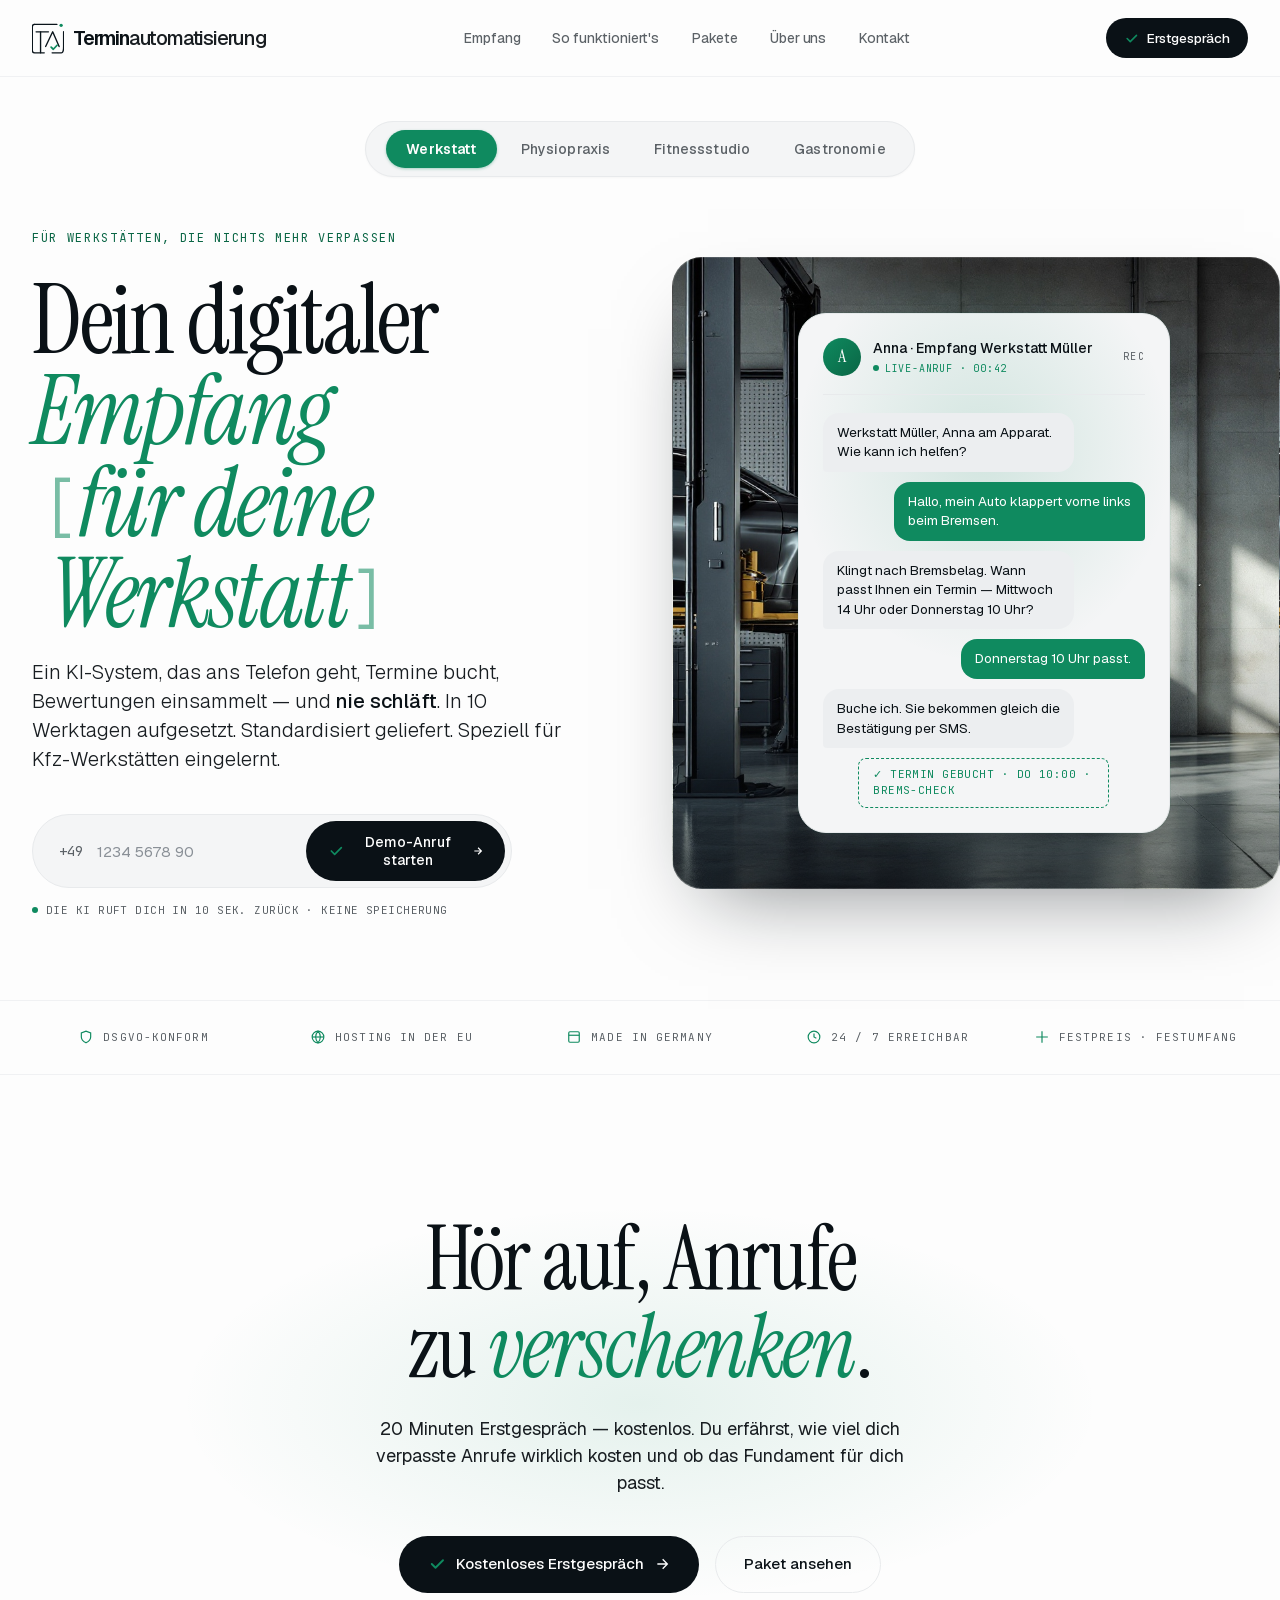
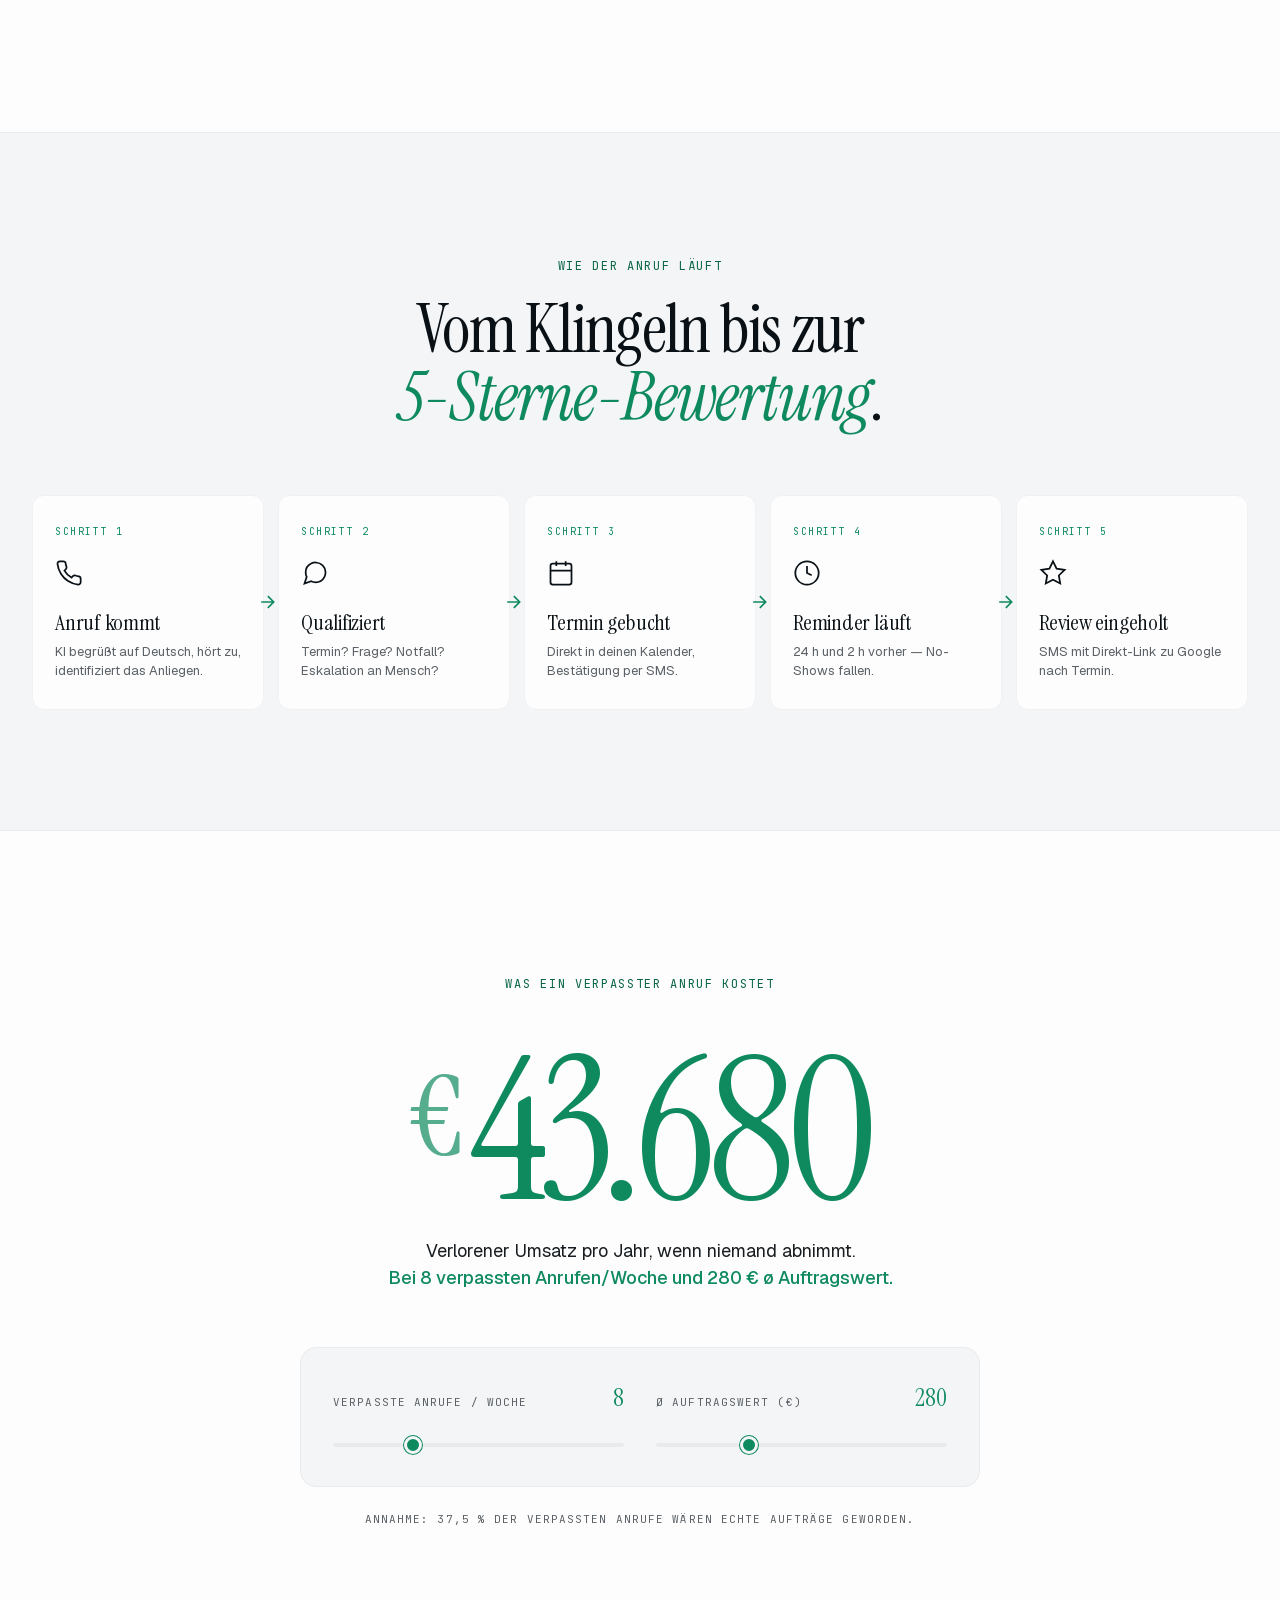
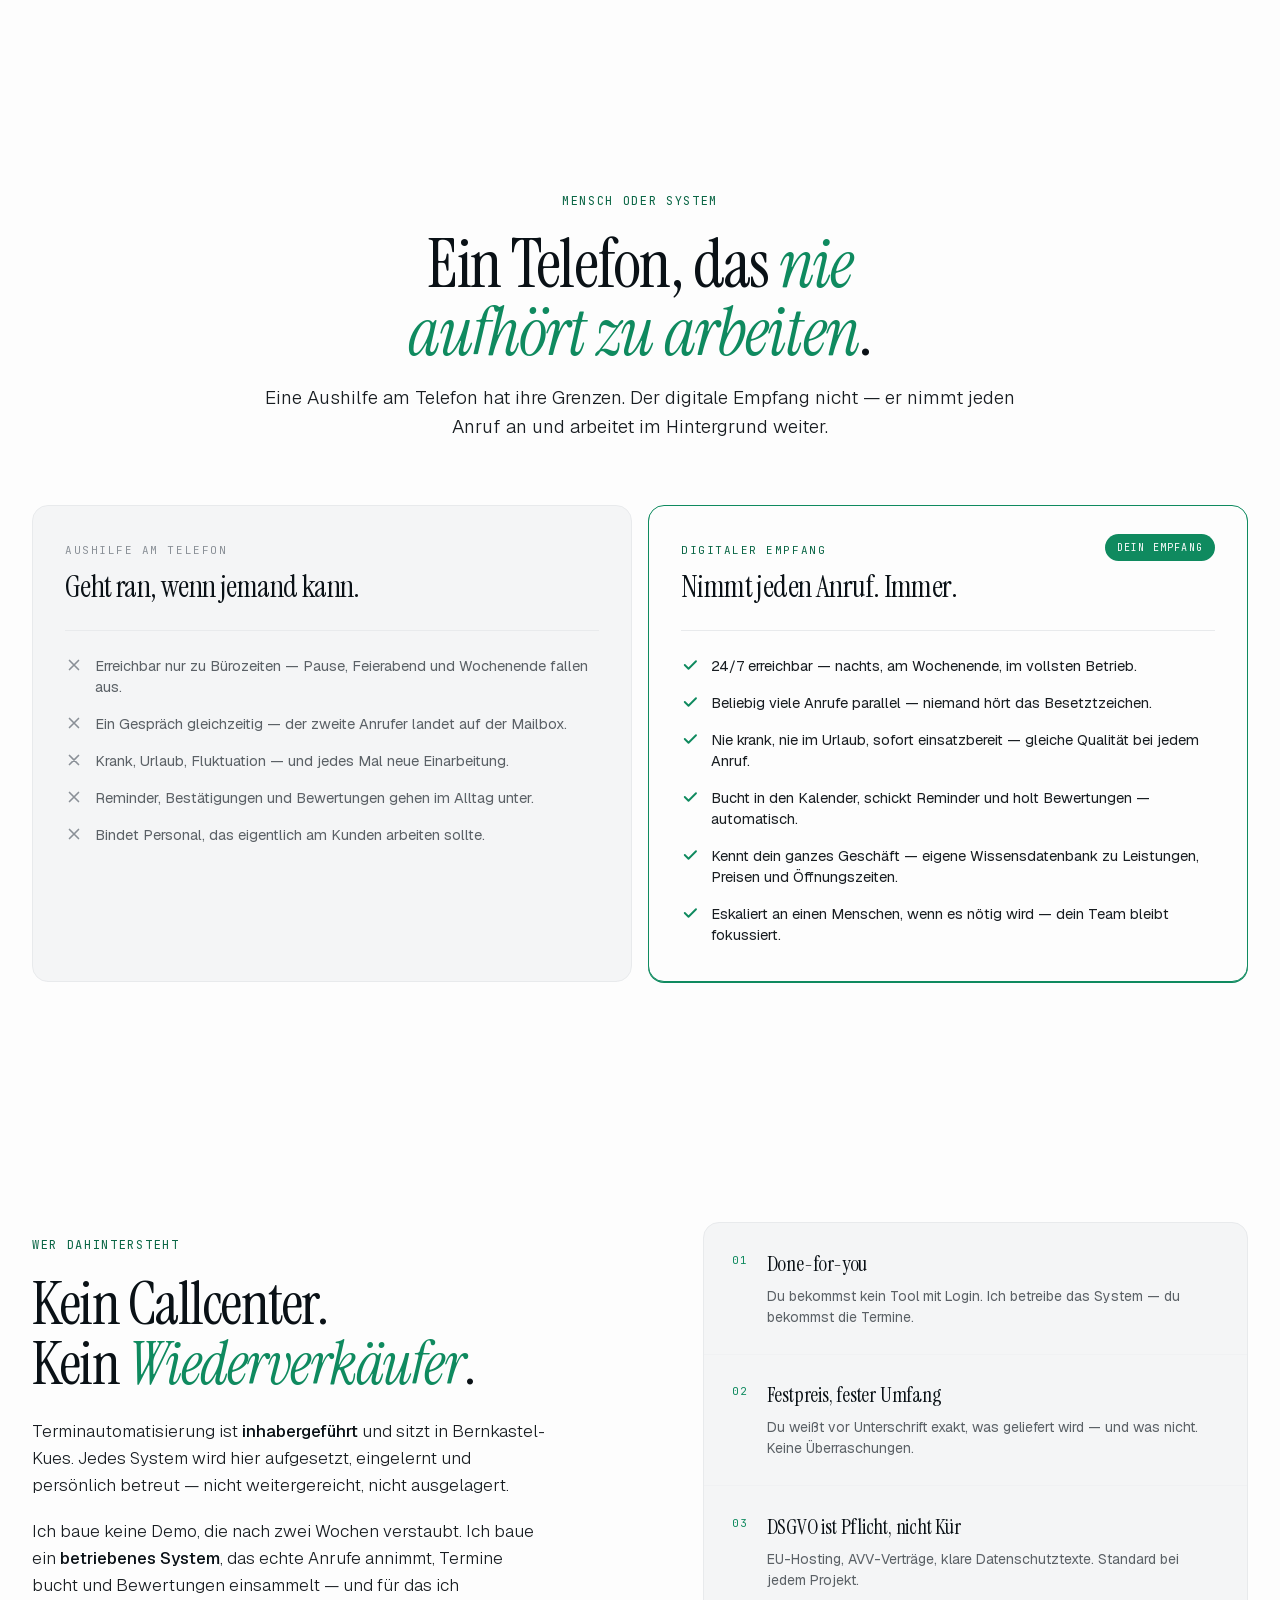
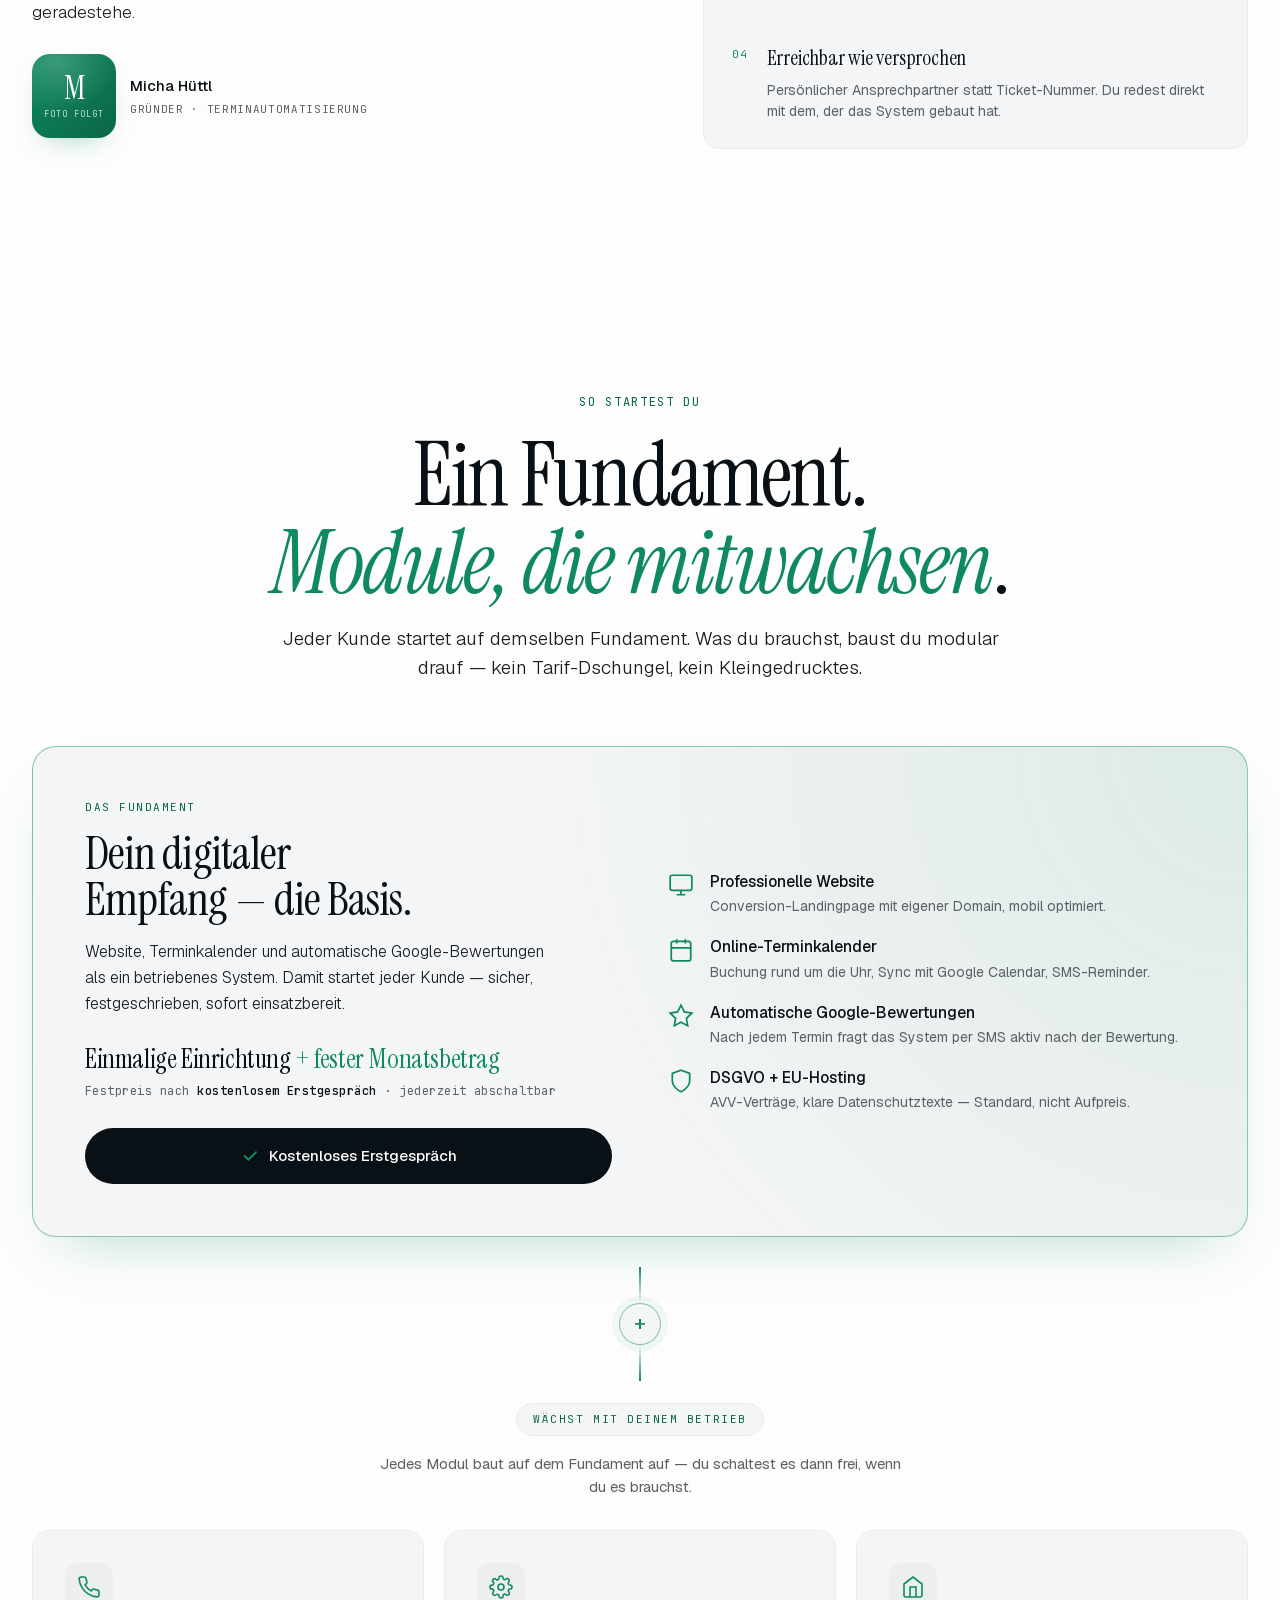
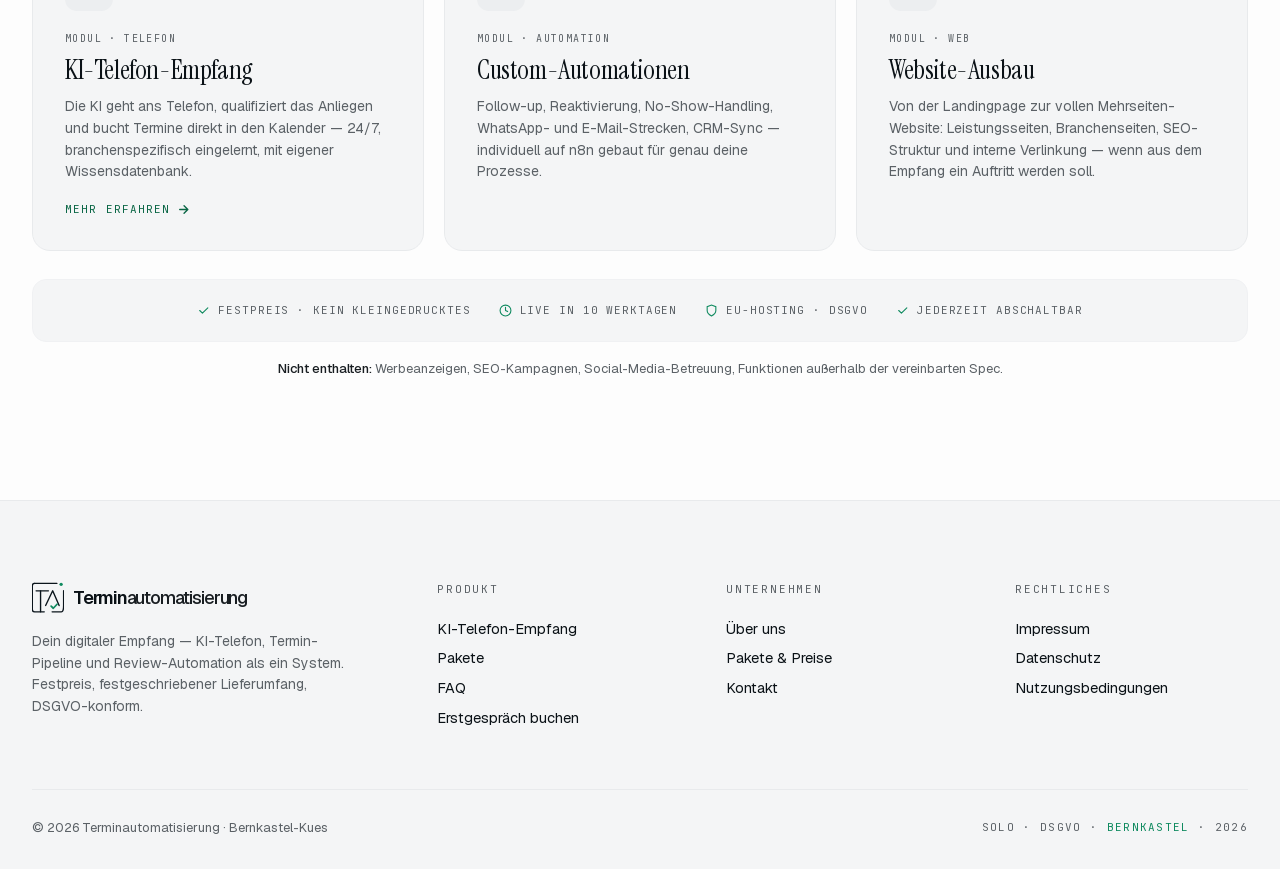
==== commit 459a49f8: "Add legal links and search indexing files" ====
--- a/index.html
+++ b/index.html
@@ -4,6 +4,9 @@
 <meta charset="UTF-8" />
 <meta name="viewport" content="width=device-width, initial-scale=1.0" />
 <title>Dein digitaler Empfang — KI-Telefonie für lokale Dienstleister</title>
+<meta name="description" content="Terminautomatisierung baut digitalen Empfang für lokale Dienstleister: KI-Telefon, Termin-Pipeline, Website-Fundament und Bewertungsautomation als ein nutzbares System." />
+<meta name="robots" content="index, follow" />
+<link rel="canonical" href="https://terminautomatisierung.de/" />
 <link rel="stylesheet" href="styles.css" />
 </head>
 <body>
@@ -438,7 +441,7 @@
         <h4>Produkt</h4>
         <a href="ki-telefon.html">KI-Telefon-Empfang</a>
         <a href="#preis">Pakete</a>
-        <a href="#">FAQ</a>
+        <a href="ki-telefon.html#faq">FAQ</a>
         <a href="#kontakt">Erstgespräch buchen</a>
       </div>
       <div class="col">
@@ -451,6 +454,7 @@
         <h4>Rechtliches</h4>
         <a href="impressum.html">Impressum</a>
         <a href="datenschutz.html">Datenschutz</a>
+        <a href="nutzungsbedingungen.html">Nutzungsbedingungen</a>
       </div>
     </div>
     <div class="row">
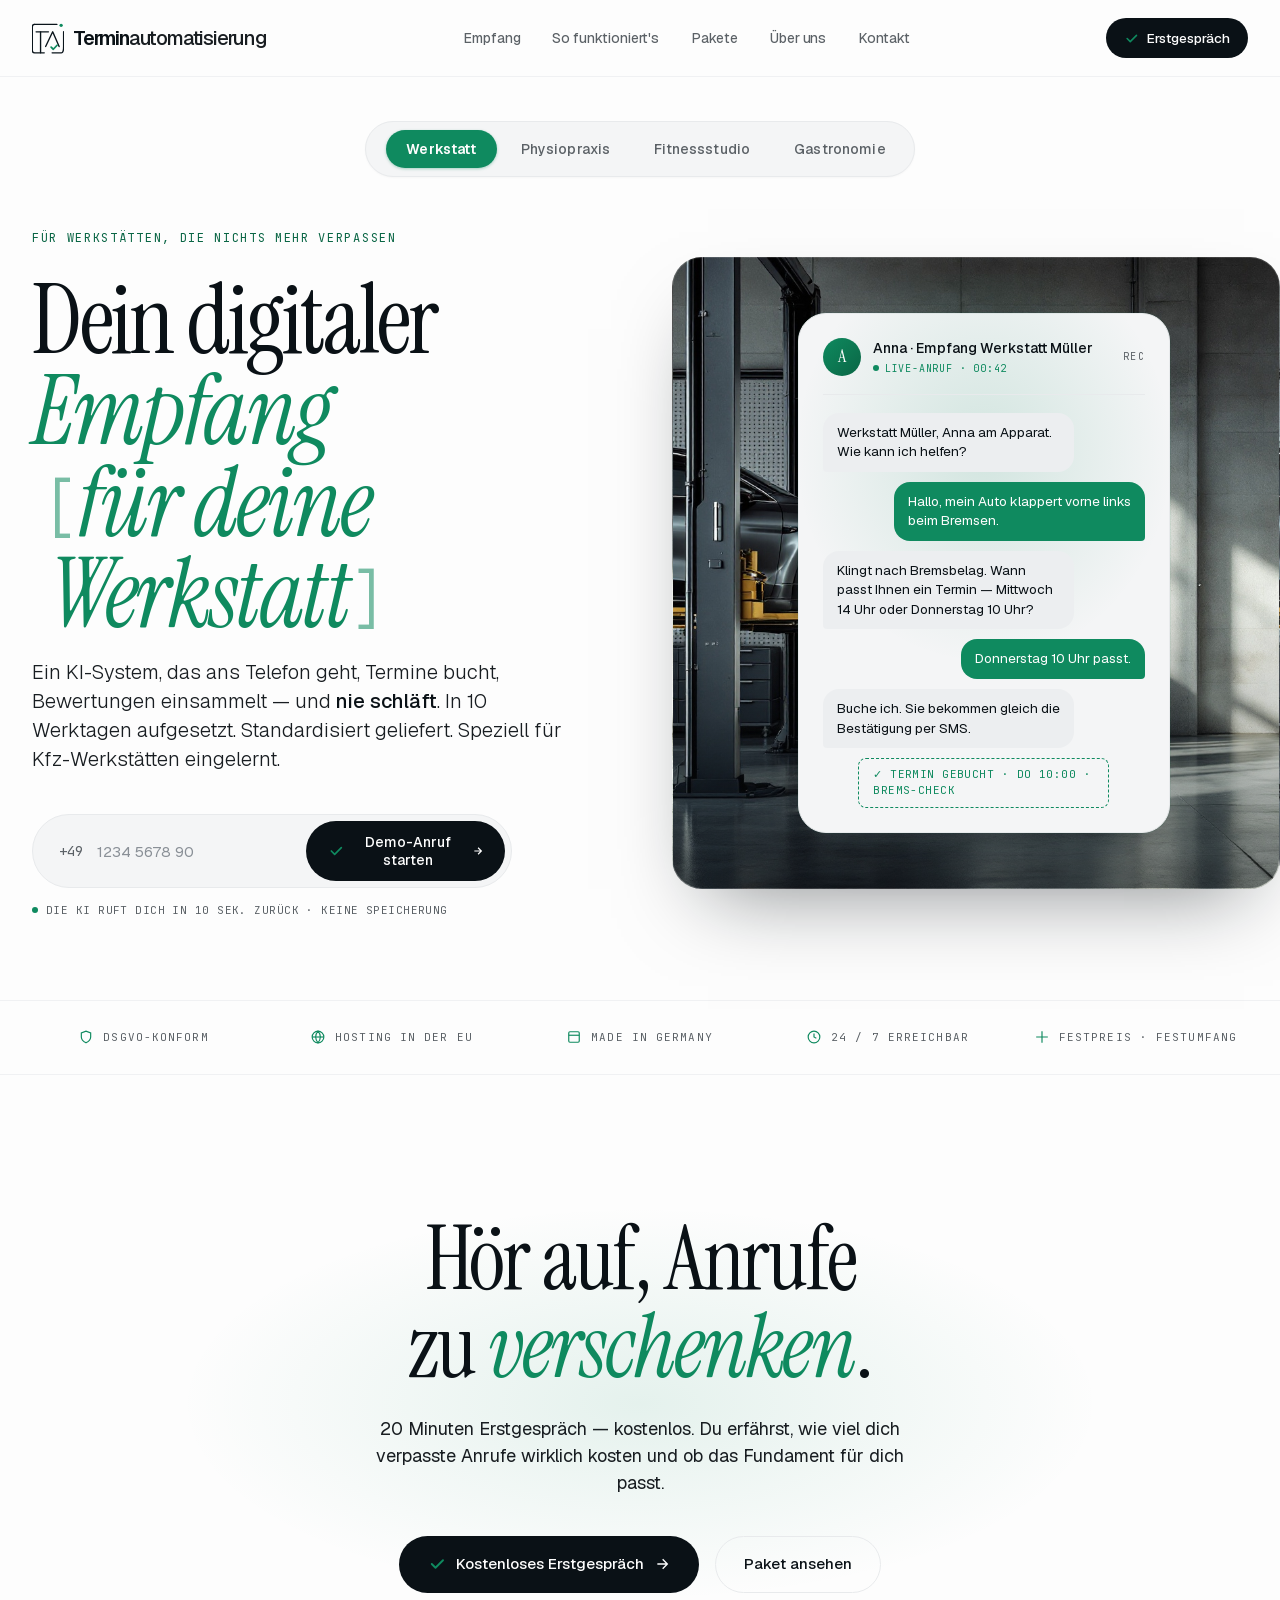
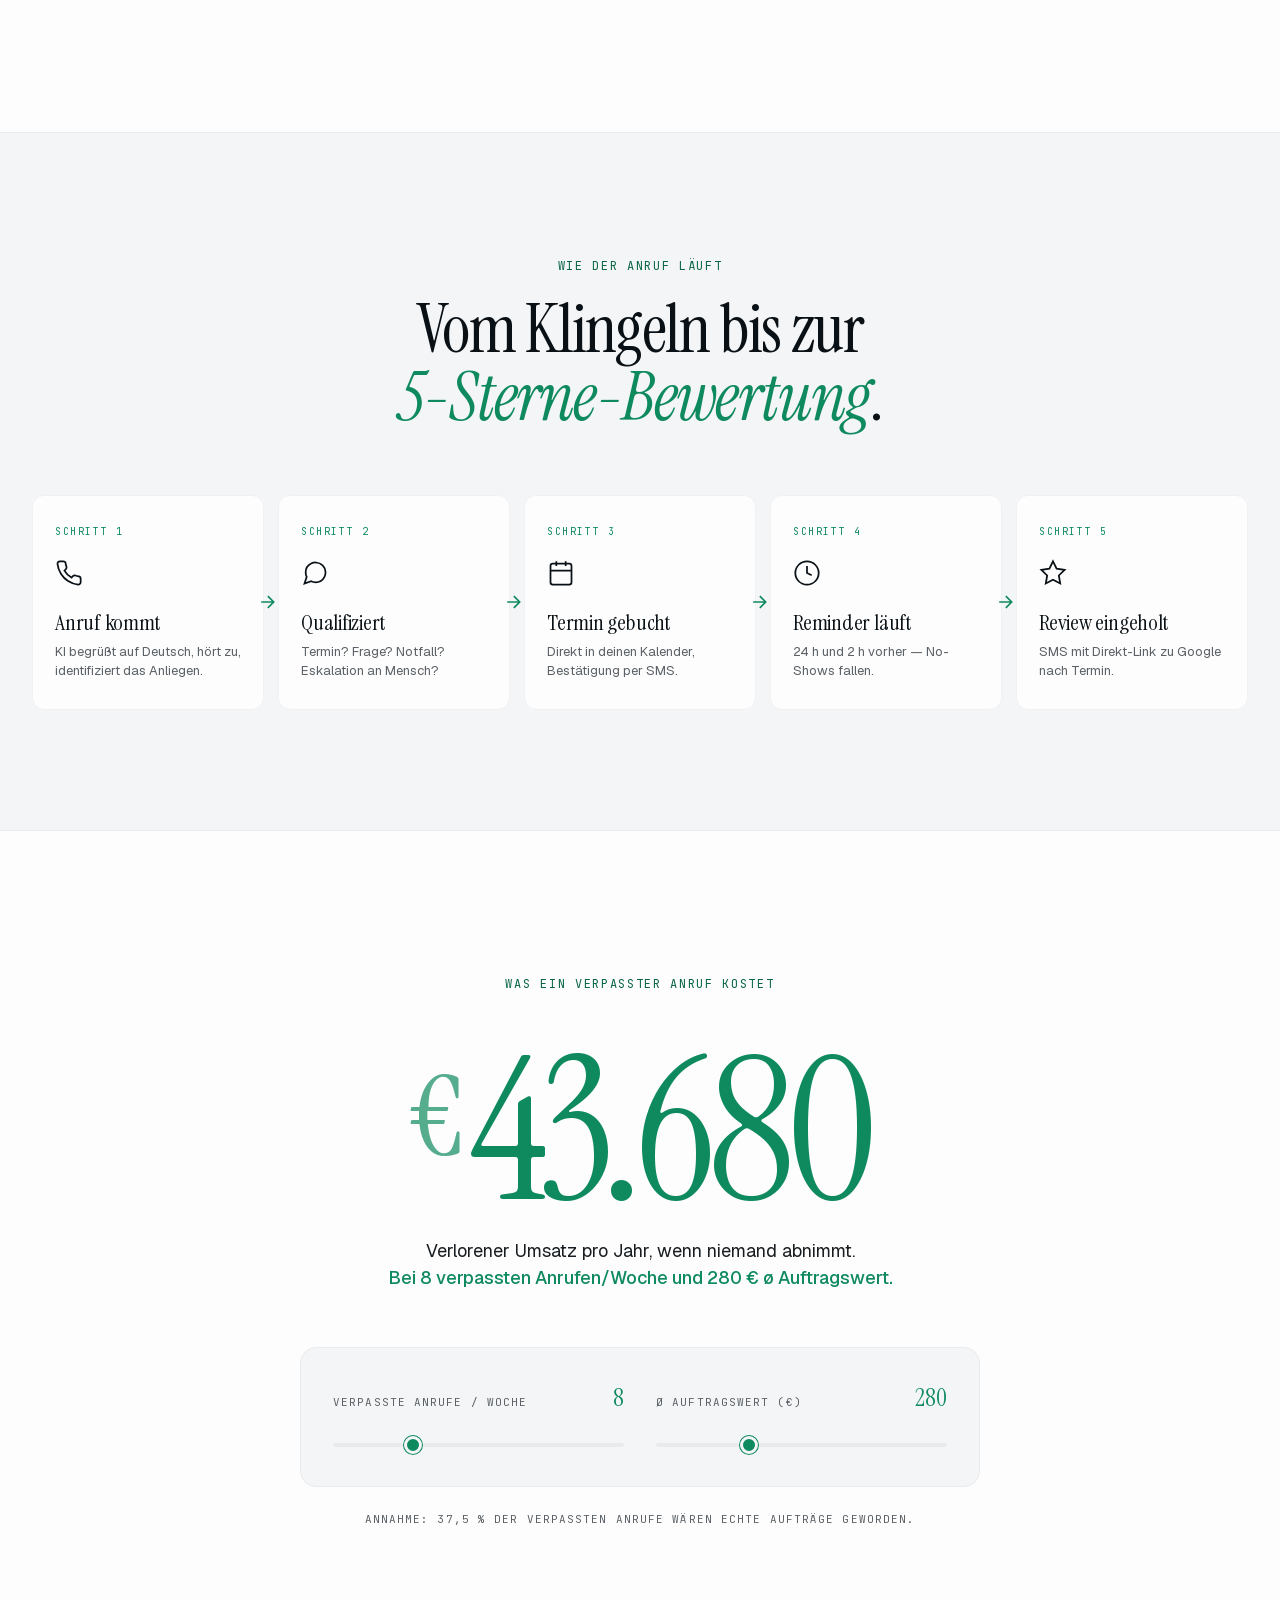
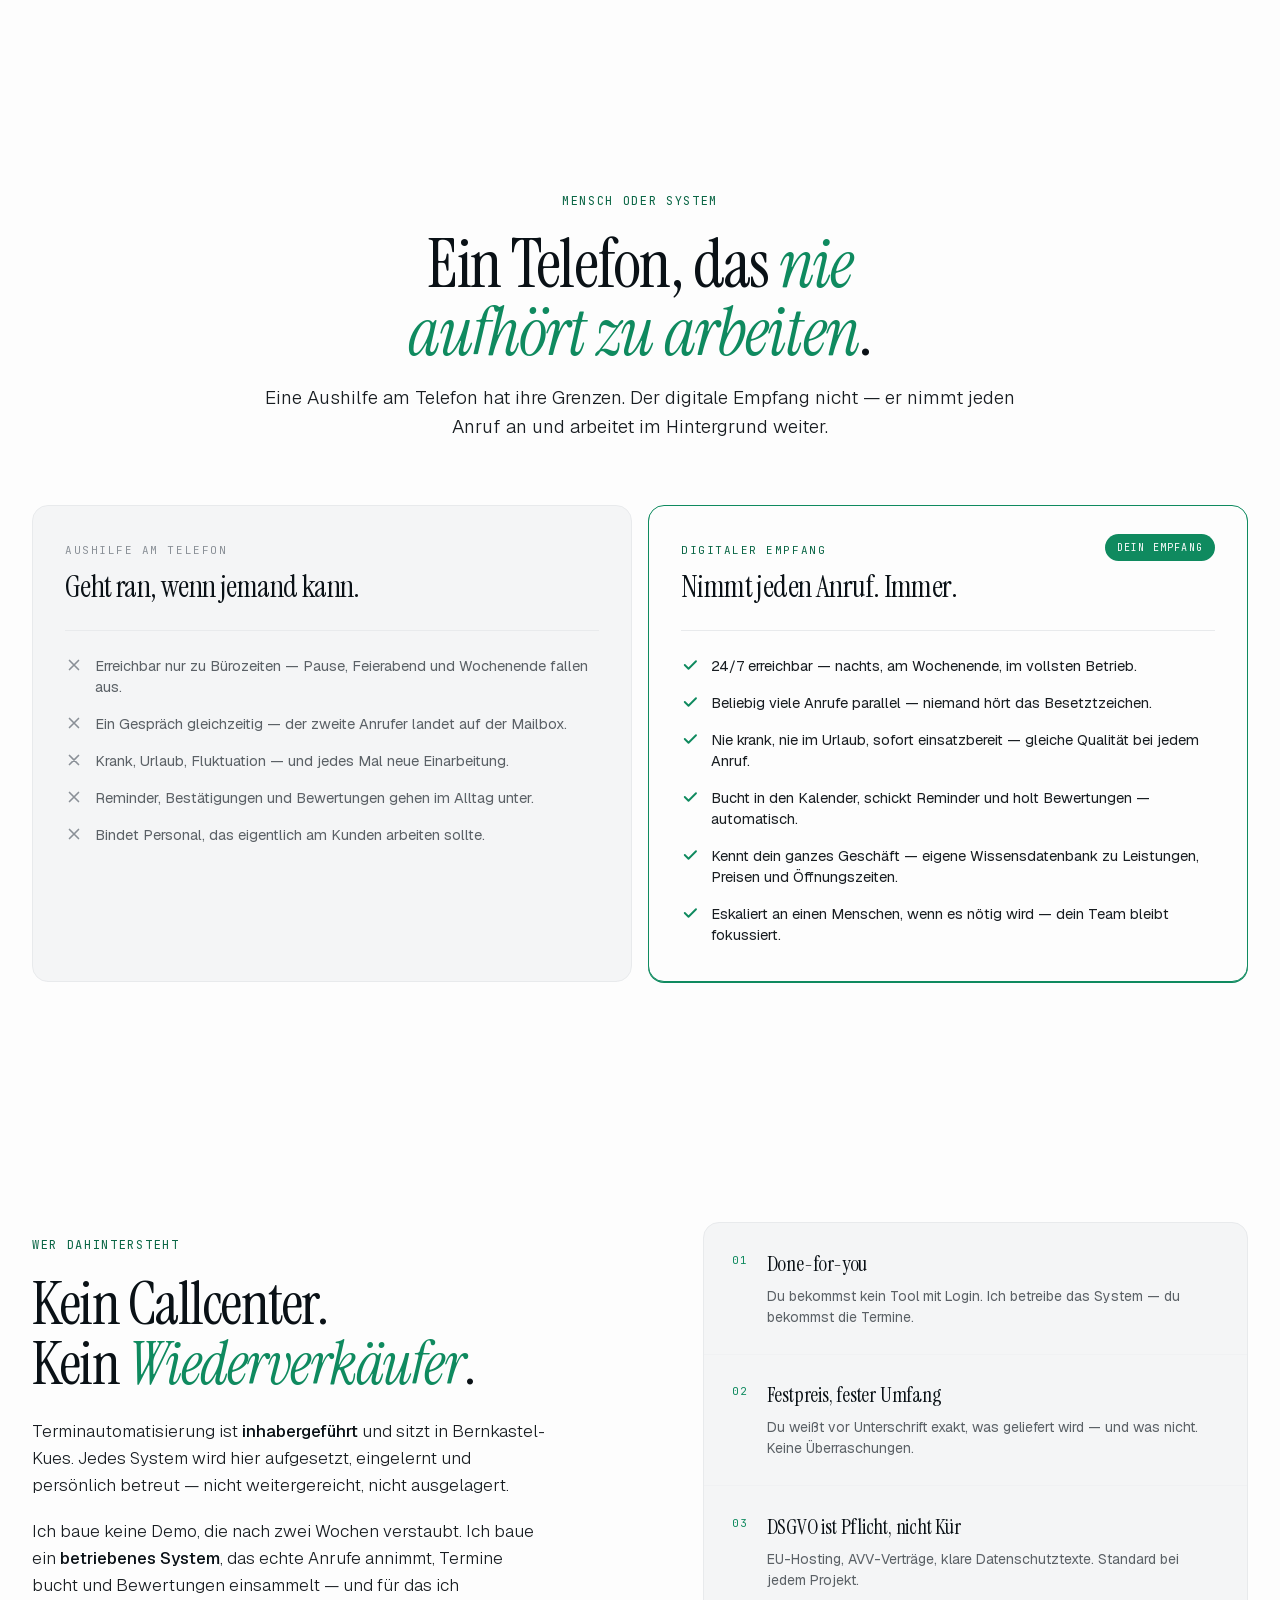
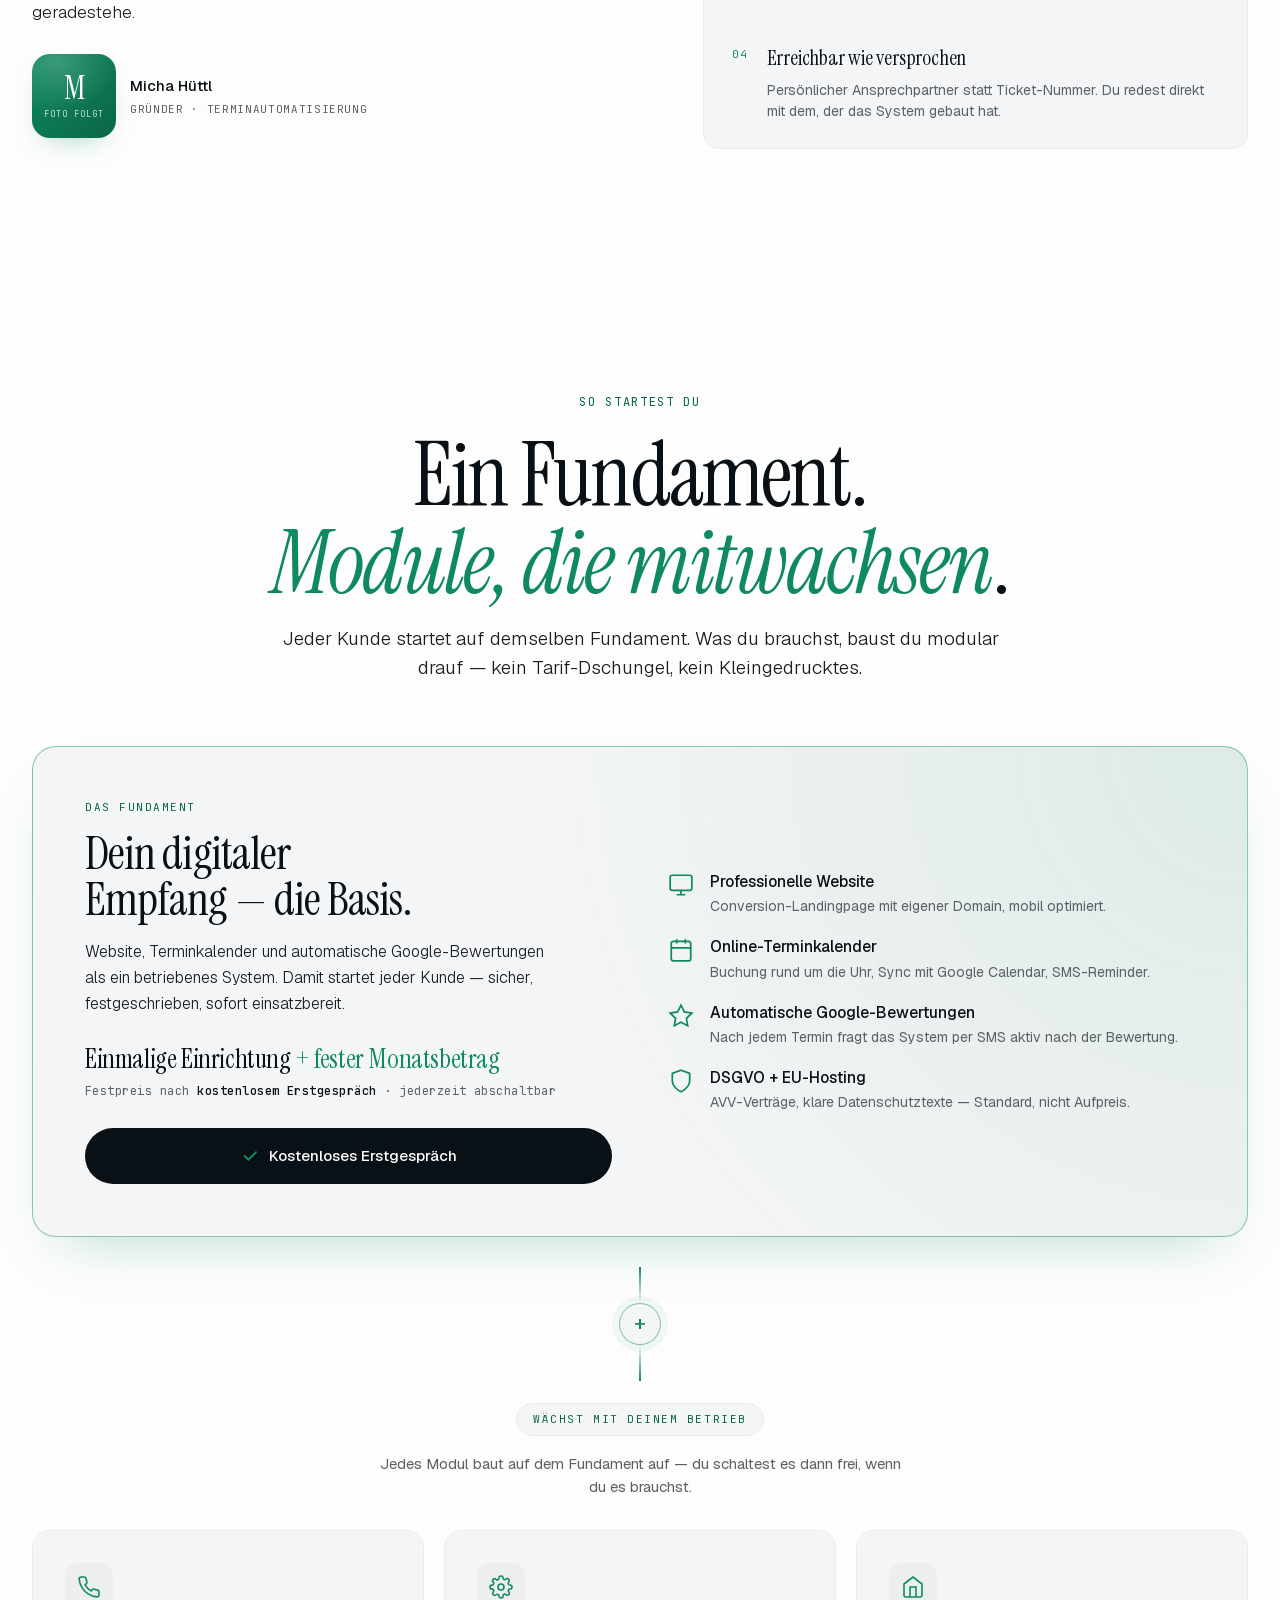
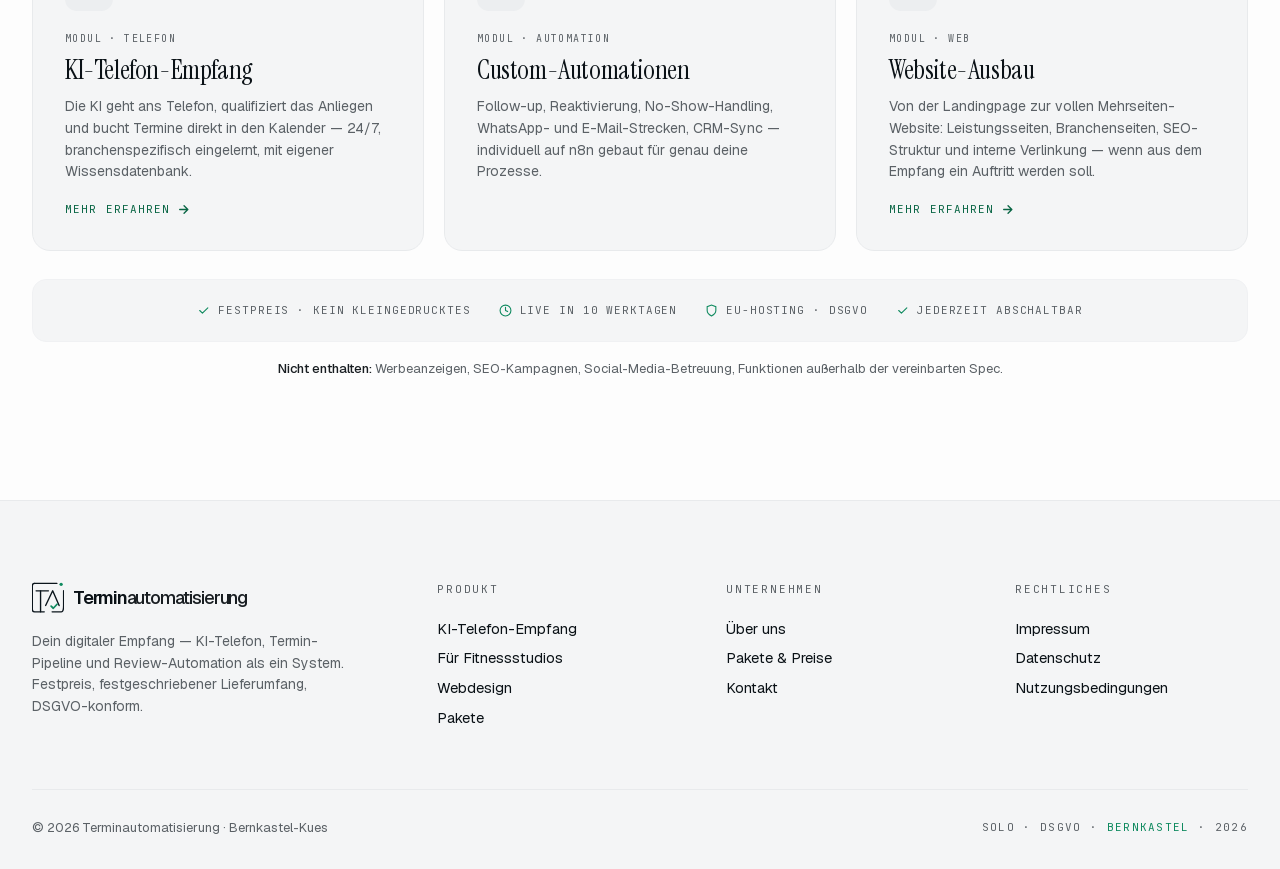
==== commit a7e722ef: "Publish expanded website pages" ====
--- a/index.html
+++ b/index.html
@@ -6,7 +6,7 @@
 <title>Dein digitaler Empfang — KI-Telefonie für lokale Dienstleister</title>
 <meta name="description" content="Terminautomatisierung baut digitalen Empfang für lokale Dienstleister: KI-Telefon, Termin-Pipeline, Website-Fundament und Bewertungsautomation als ein nutzbares System." />
 <meta name="robots" content="index, follow" />
-<link rel="canonical" href="https://terminautomatisierung.de/" />
+<link rel="canonical" href="http://terminautomatisierung.de/" />
 <link rel="stylesheet" href="styles.css" />
 </head>
 <body>
@@ -402,6 +402,9 @@
         <div class="module-name">Modul · Web</div>
         <h4>Website-Ausbau</h4>
         <p>Von der Landingpage zur vollen Mehrseiten-Website: Leistungsseiten, Branchenseiten, SEO-Struktur und interne Verlinkung — wenn aus dem Empfang ein Auftritt werden soll.</p>
+        <a href="webdesign.html" class="module-link">Mehr erfahren
+          <svg viewBox="0 0 24 24" fill="none" stroke="currentColor" stroke-width="2.5" stroke-linecap="round" stroke-linejoin="round"><path d="M5 12h14M13 5l7 7-7 7"/></svg>
+        </a>
       </div>
     </div>
 
@@ -440,9 +443,9 @@
       <div class="col">
         <h4>Produkt</h4>
         <a href="ki-telefon.html">KI-Telefon-Empfang</a>
+        <a href="ki-telefon-fitnessstudio.html">Für Fitnessstudios</a>
+        <a href="webdesign.html">Webdesign</a>
         <a href="#preis">Pakete</a>
-        <a href="ki-telefon.html#faq">FAQ</a>
-        <a href="#kontakt">Erstgespräch buchen</a>
       </div>
       <div class="col">
         <h4>Unternehmen</h4>
@@ -511,11 +514,11 @@
       eyebrow: 'Für Studios, die jeden Probetraining-Anruf brauchen',
       branche: 'für dein Studio',
       subExtra: 'Speziell für Fitnessstudios eingelernt.',
-      botName: 'Tom · Empfang Falcon Gym',
+      botName: 'Tom · Empfang Studio Aktiv',
       defaultCalls: 14,
       defaultValue: 720,
       chat: [
-        { type: 'bot', text: 'Falcon Gym, Tom am Apparat. Wie kann ich helfen?' },
+        { type: 'bot', text: 'Studio Aktiv, Tom am Apparat. Wie kann ich helfen?' },
         { type: 'caller', text: 'Ich würde gern ein Probetraining buchen.' },
         { type: 'bot', text: 'Gern. Schon Erfahrung im Studio oder ganz neu?' },
         { type: 'caller', text: 'Ganz neu. Möchte einfach mal reinschnuppern.' },
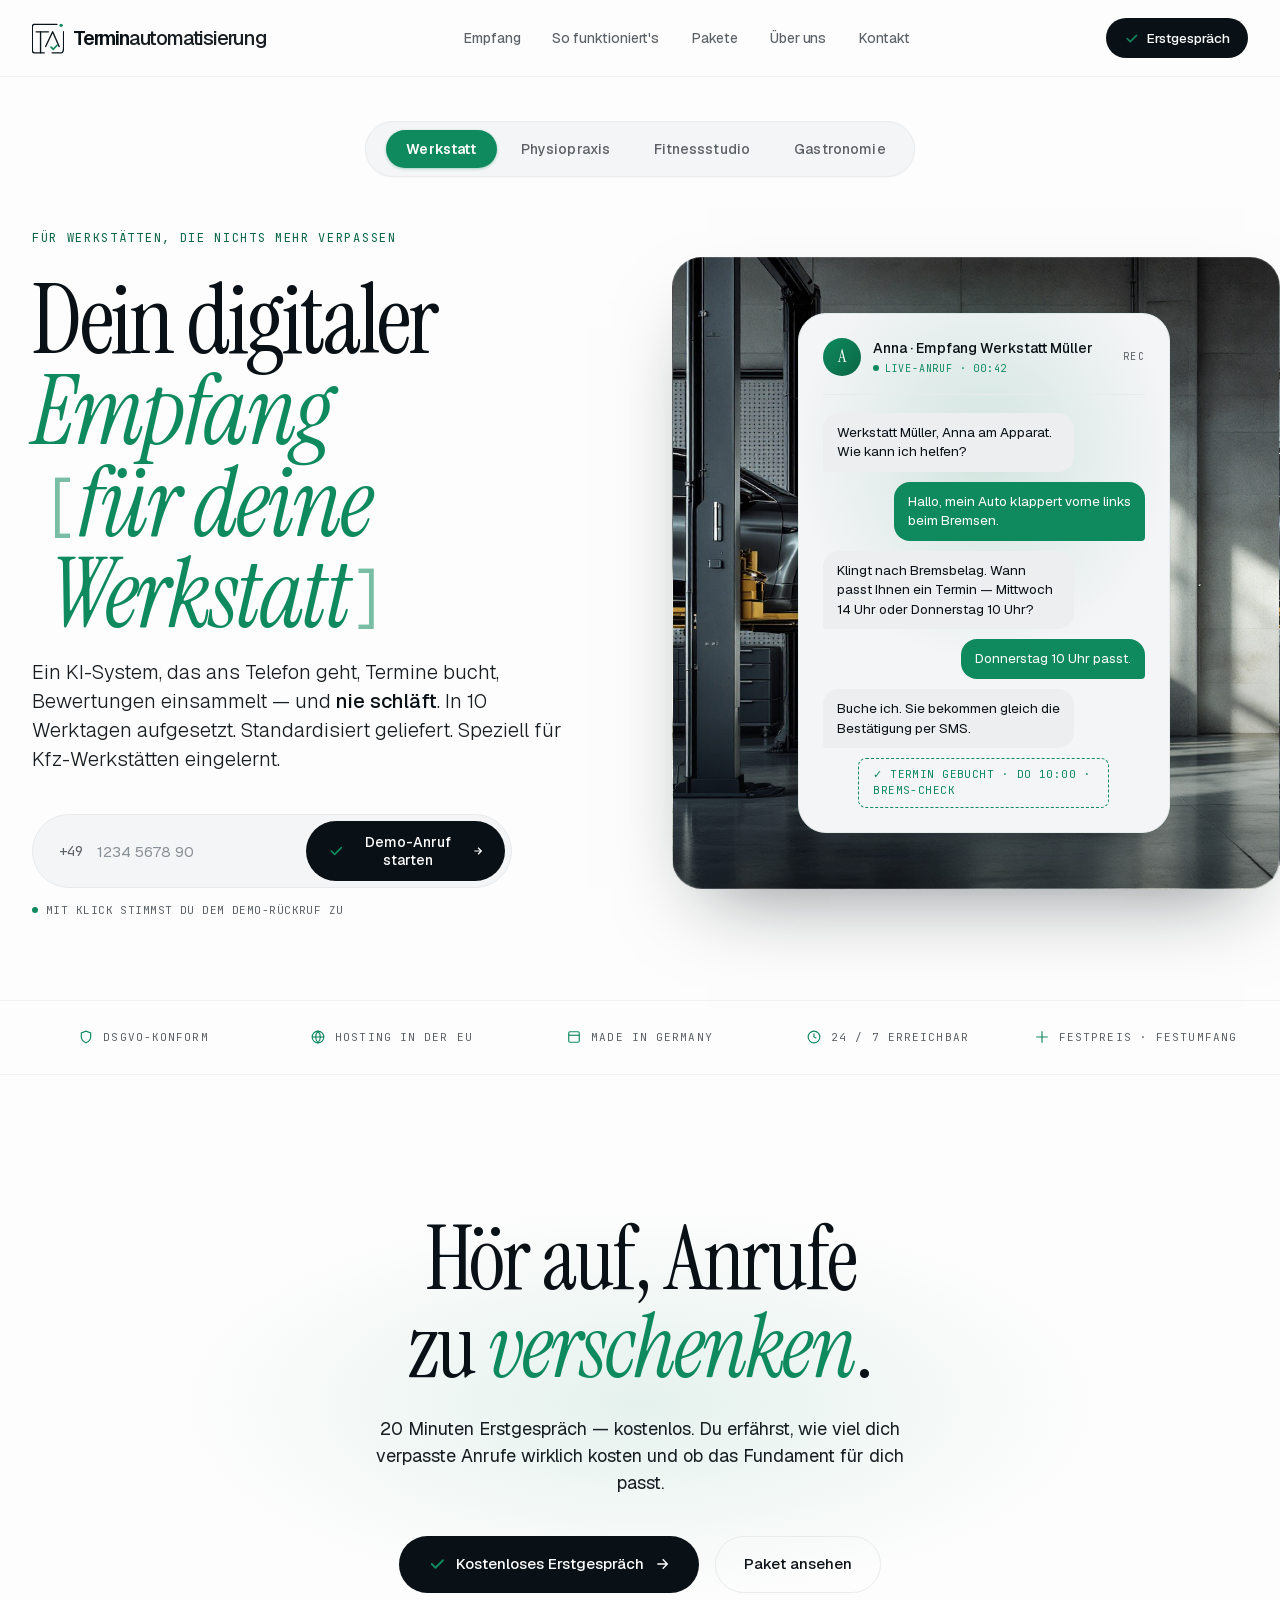
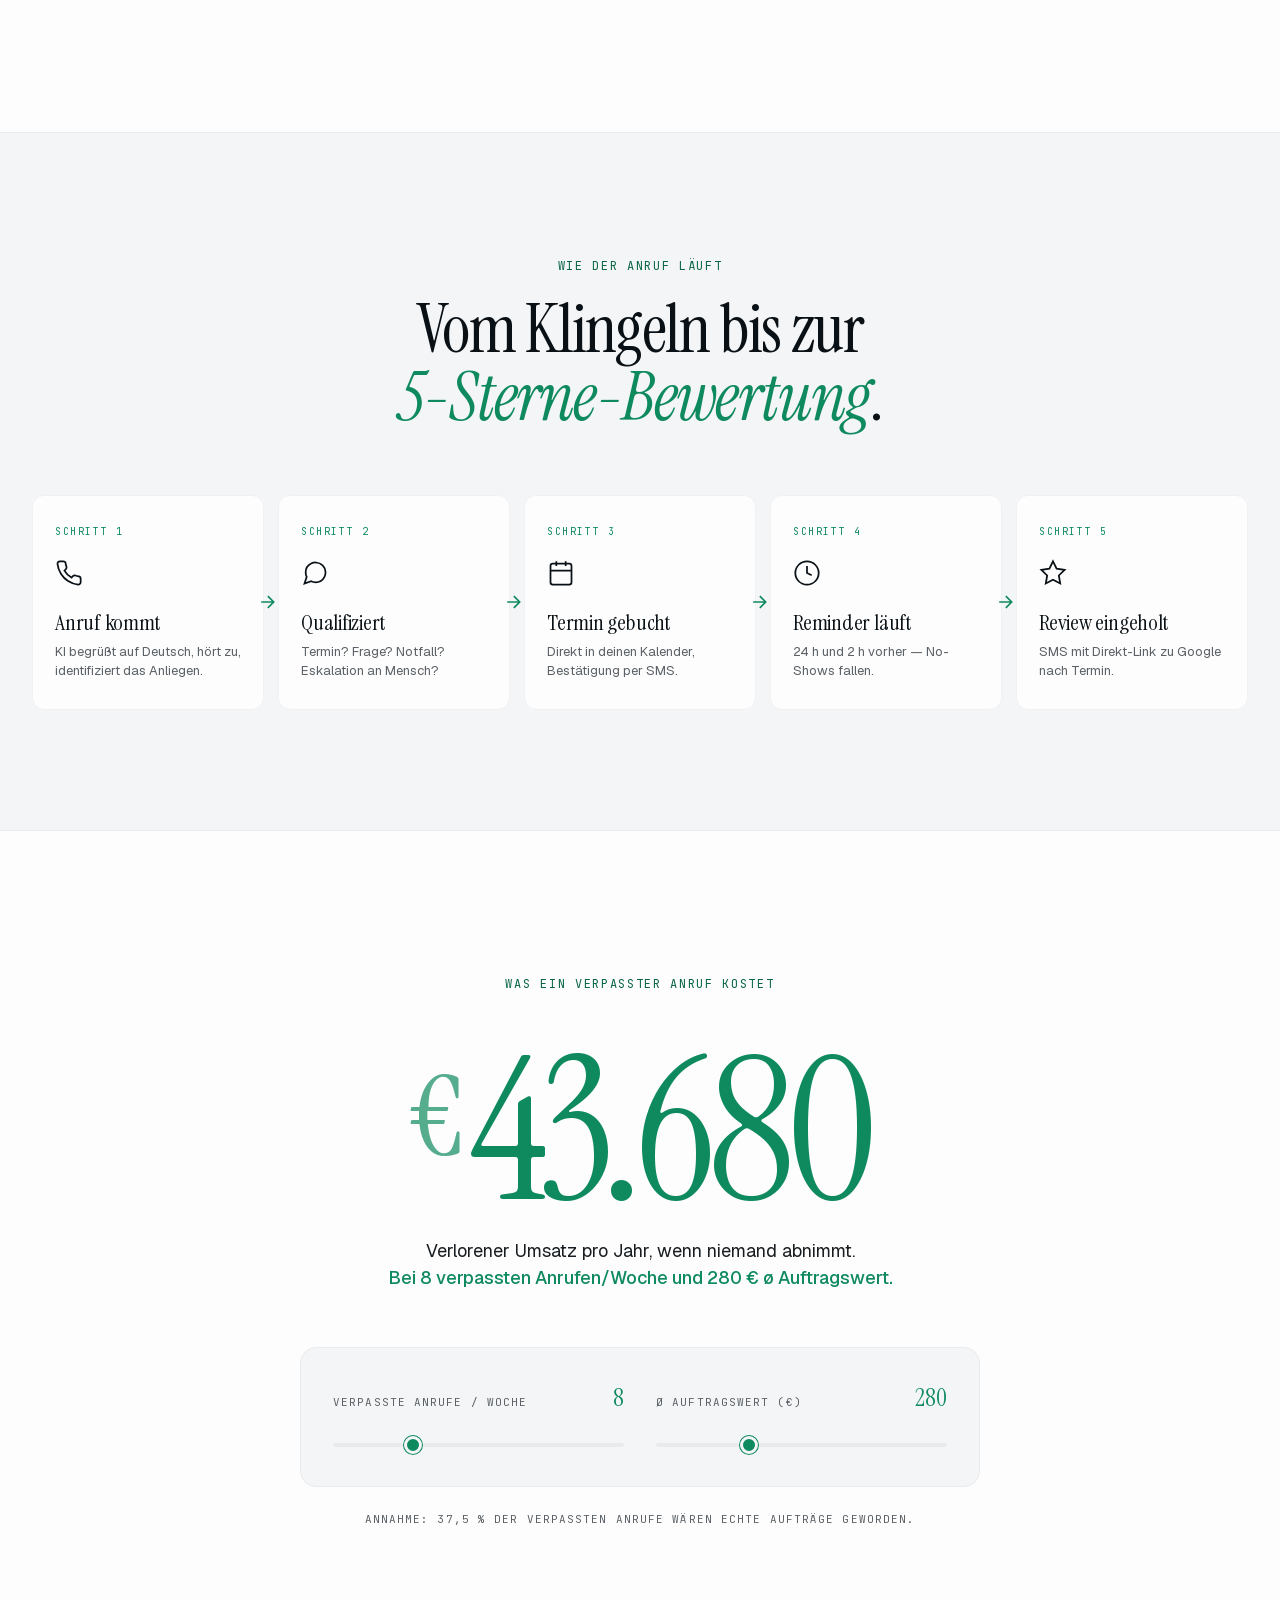
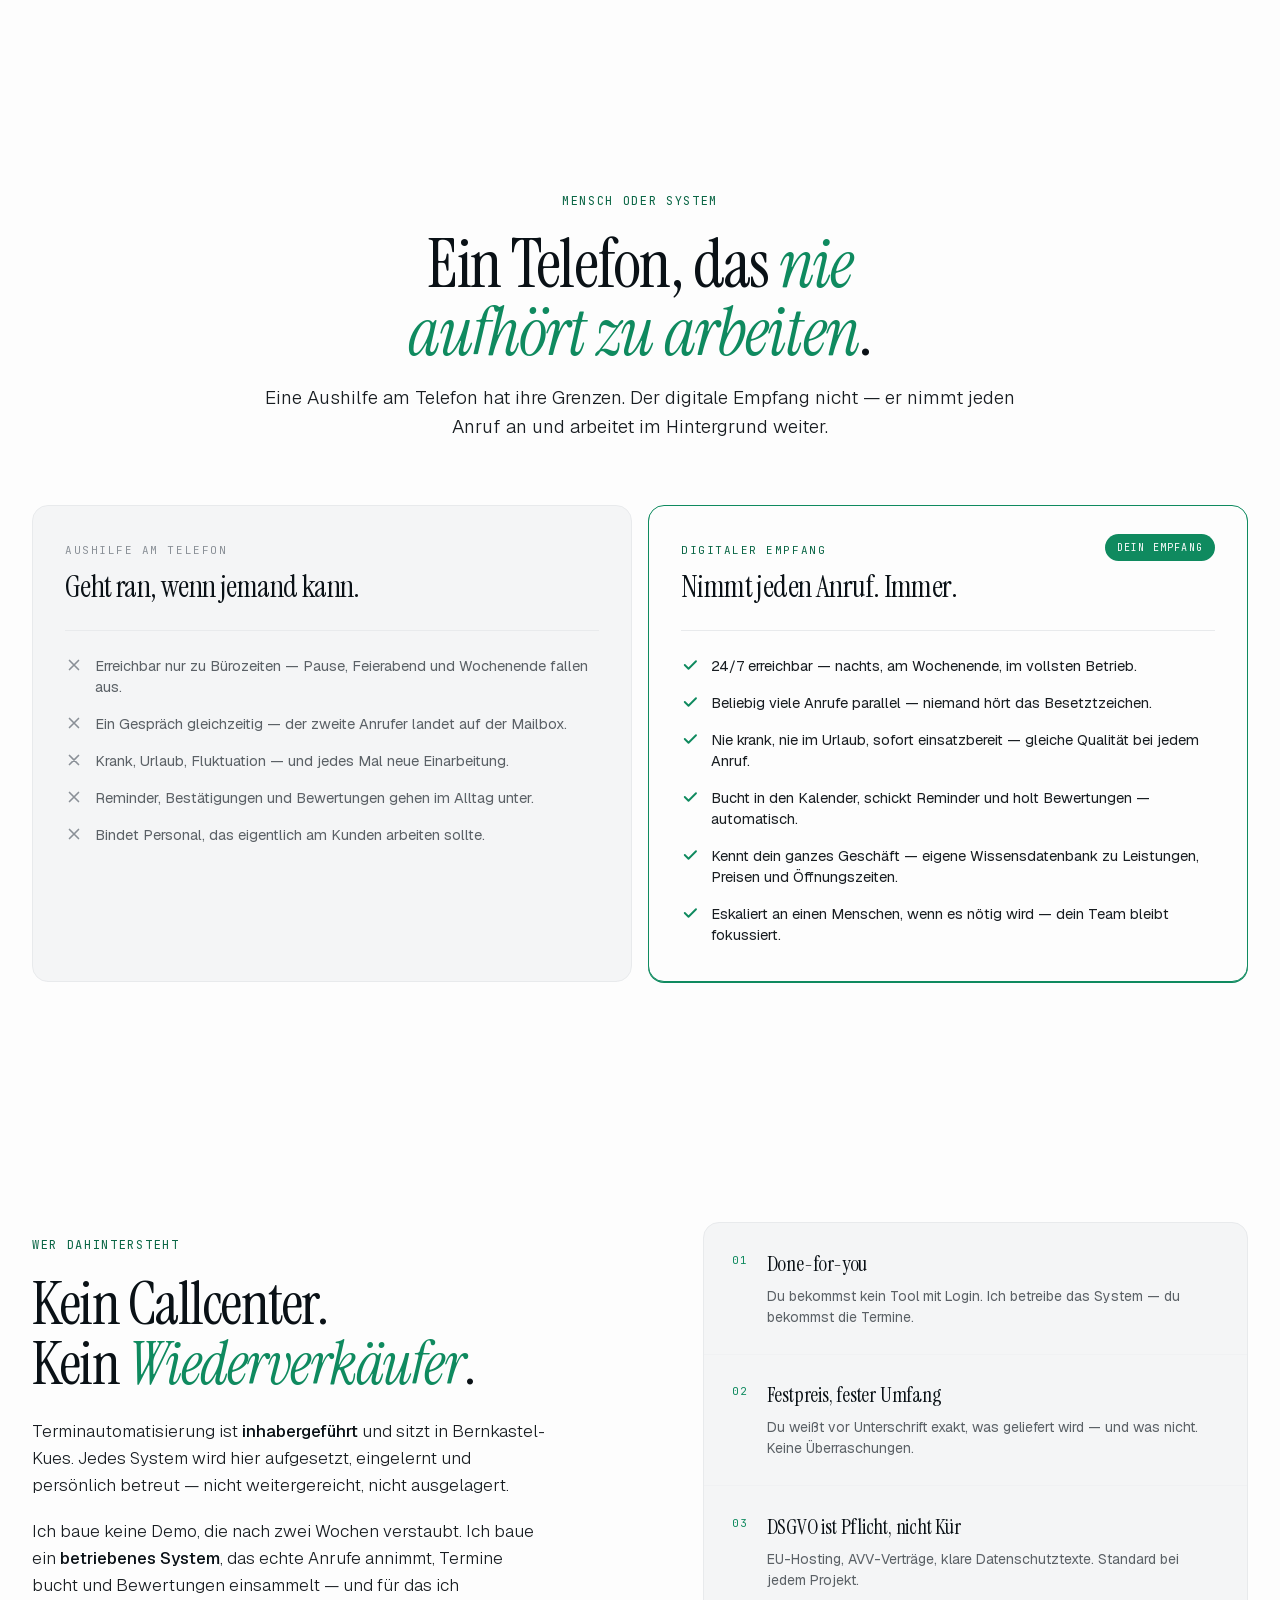
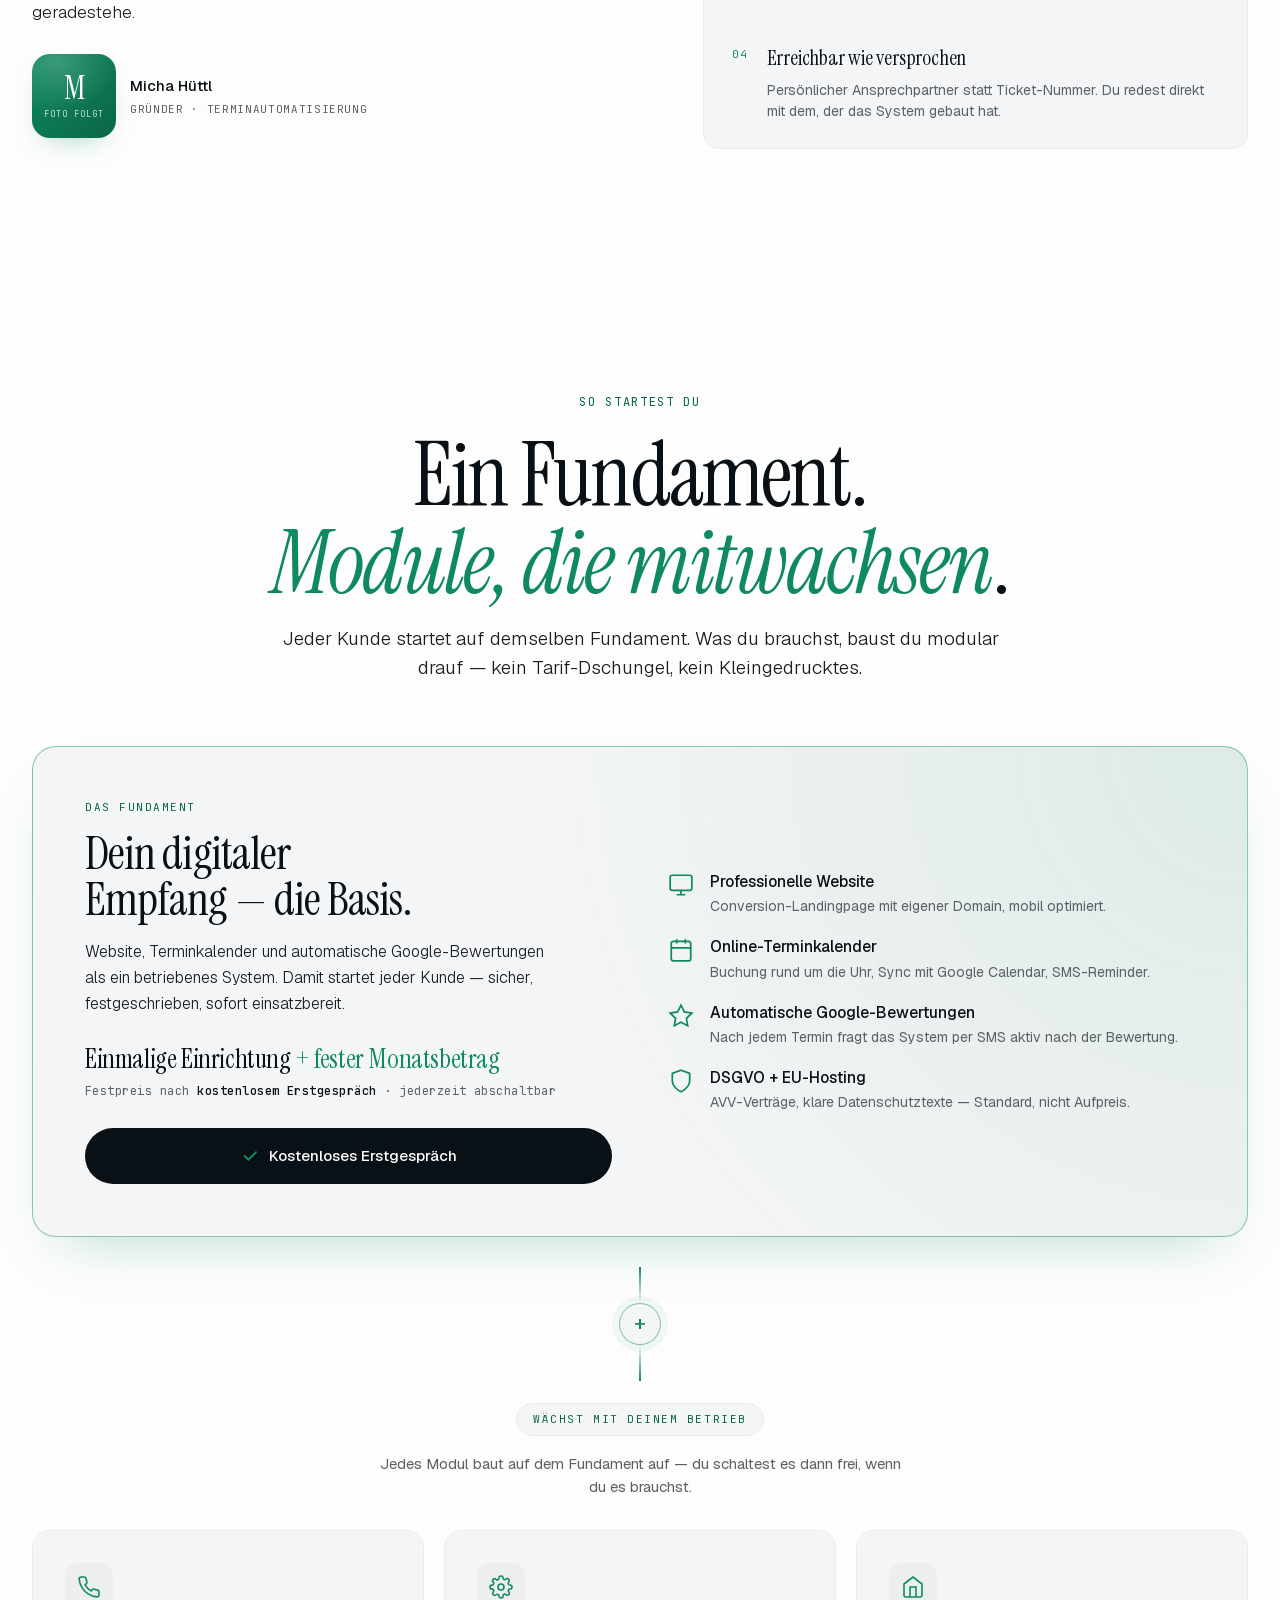
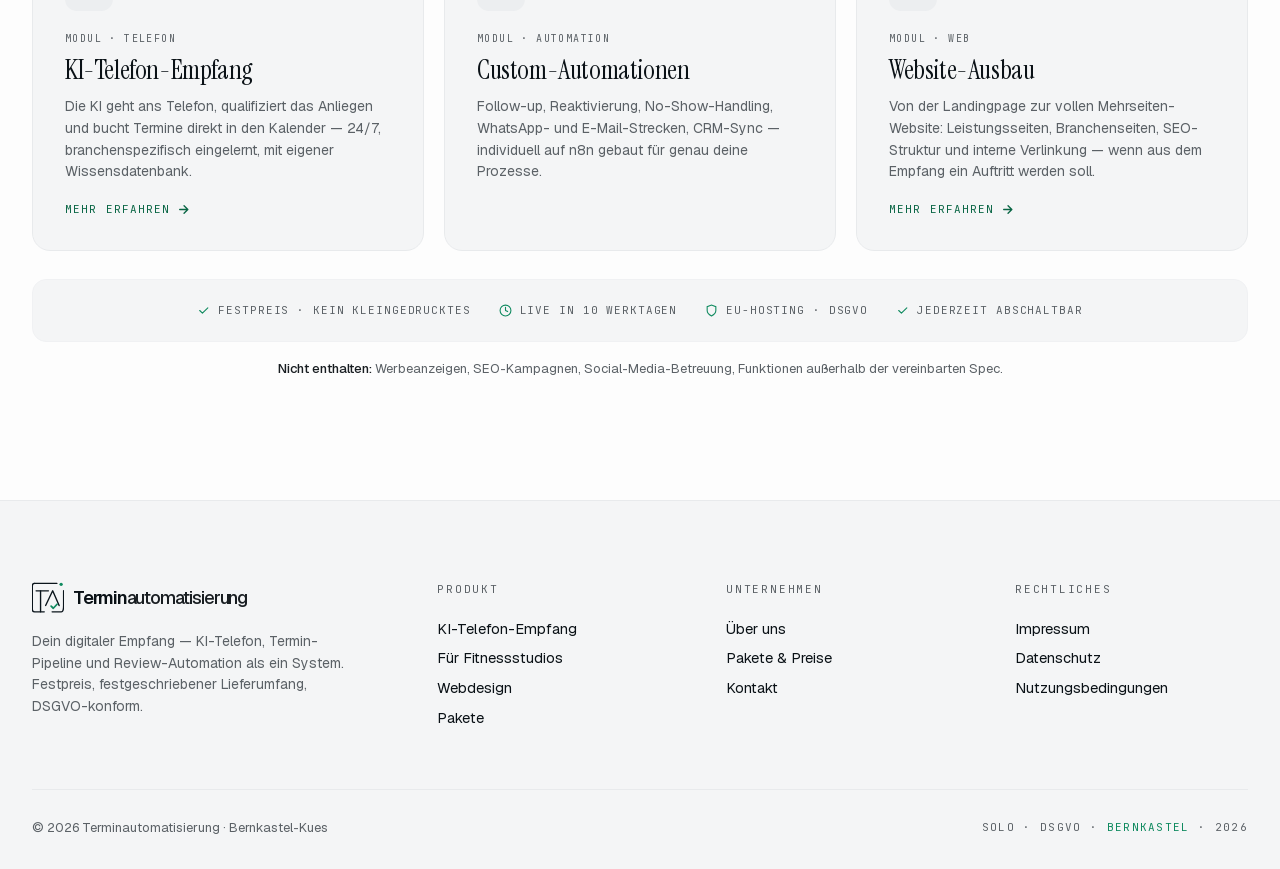
==== commit 6cb5e6f6: "Wire demo callback form" ====
--- a/index.html
+++ b/index.html
@@ -66,18 +66,19 @@
         <h1>Dein digitaler <em>Empfang</em><br><span class="branche" data-text="branche">für deine Werkstatt</span></h1>
         <p class="subline">Ein KI-System, das ans Telefon geht, Termine bucht, Bewertungen einsammelt — und <strong>nie schläft</strong>. In 10 Werktagen aufgesetzt. Standardisiert geliefert. <span data-text="sub-extra">Speziell für Kfz-Werkstätten eingelernt.</span></p>
 
-        <form class="demo-form" onsubmit="event.preventDefault(); alert('Demo-Anruf-Backend wird verkabelt. Hier wirst du in 10 Sek. von der KI zurückgerufen.');">
+        <form class="demo-form" id="demoCallForm">
           <span class="prefix">+49</span>
-          <input type="tel" placeholder="1234 5678 90" required />
+          <input type="tel" name="phone" placeholder="1234 5678 90" autocomplete="tel" required />
+          <input type="text" name="company" tabindex="-1" autocomplete="off" aria-hidden="true" class="hp-field" />
           <button type="submit">
             <svg class="check" viewBox="0 0 24 24" fill="none" stroke="currentColor" stroke-width="2.5" stroke-linecap="round" stroke-linejoin="round"><path d="M5 12l5 5L20 7"/></svg>
             Demo-Anruf starten
             <svg width="14" height="14" viewBox="0 0 24 24" fill="none" stroke="currentColor" stroke-width="2.5"><path d="M5 12h14M13 5l7 7-7 7"/></svg>
           </button>
         </form>
-        <div class="demo-hint">
+        <div class="demo-hint" id="demoCallStatus" aria-live="polite">
           <span class="dot"></span>
-          DIE KI RUFT DICH IN 10 SEK. ZURÜCK · KEINE SPEICHERUNG
+          MIT KLICK STIMMST DU DEM DEMO-RÜCKRUF ZU
         </div>
       </div>
 
@@ -614,6 +615,48 @@
   // init
   setBranche('werkstatt');
 
+  // Demo callback
+  const DEMO_CALLBACK_ENDPOINT = 'https://terminautomatisierung-callback-api.vercel.app/api/callback';
+  const demoCallForm = document.getElementById('demoCallForm');
+  const demoCallStatus = document.getElementById('demoCallStatus');
+
+  demoCallForm?.addEventListener('submit', async (event) => {
+    event.preventDefault();
+    const form = event.currentTarget;
+    const button = form.querySelector('button[type="submit"]');
+    const formData = new FormData(form);
+    const phone = String(formData.get('phone') || '').trim();
+    const company = String(formData.get('company') || '').trim();
+    const activeBranch = document.querySelector('.branchen-switch button.active')?.dataset?.branche || '';
+
+    if (button) button.disabled = true;
+    if (demoCallStatus) demoCallStatus.textContent = 'RÜCKRUF WIRD GESTARTET ...';
+
+    try {
+      const response = await fetch(DEMO_CALLBACK_ENDPOINT, {
+        method: 'POST',
+        headers: { 'Content-Type': 'application/json' },
+        body: JSON.stringify({
+          phone,
+          company,
+          branch: activeBranch,
+          page: window.location.href,
+          consent: true
+        })
+      });
+
+      if (!response.ok) throw new Error('callback_failed');
+      if (demoCallStatus) demoCallStatus.textContent = 'ERLEDIGT · DER BOT RUFT DICH GLEICH AN';
+      form.reset();
+    } catch {
+      if (demoCallStatus) demoCallStatus.textContent = 'RÜCKRUF GERADE NICHT VERFÜGBAR · BITTE SPÄTER NOCHMAL TESTEN';
+    } finally {
+      window.setTimeout(() => {
+        if (button) button.disabled = false;
+      }, 3000);
+    }
+  });
+
   // Scroll-Reveal
   (function () {
     const autoSelectors = [
--- a/styles.css
+++ b/styles.css
@@ -344,6 +344,13 @@
     padding: 12px 0;
   }
   .demo-form input::placeholder { color: var(--fg-dim-2); }
+  .demo-form .hp-field {
+    position: absolute;
+    left: -9999px;
+    width: 1px;
+    height: 1px;
+    opacity: 0;
+  }
   .demo-form button {
     background: var(--fg);
     color: #FDFDFD;
@@ -360,6 +367,11 @@
     transition: background .15s, transform .15s;
   }
   .demo-form button:hover { background: #000; }
+  .demo-form button:disabled {
+    cursor: wait;
+    opacity: .68;
+    transform: none;
+  }
   .demo-form button .check {
     width: 16px;
     height: 16px;
